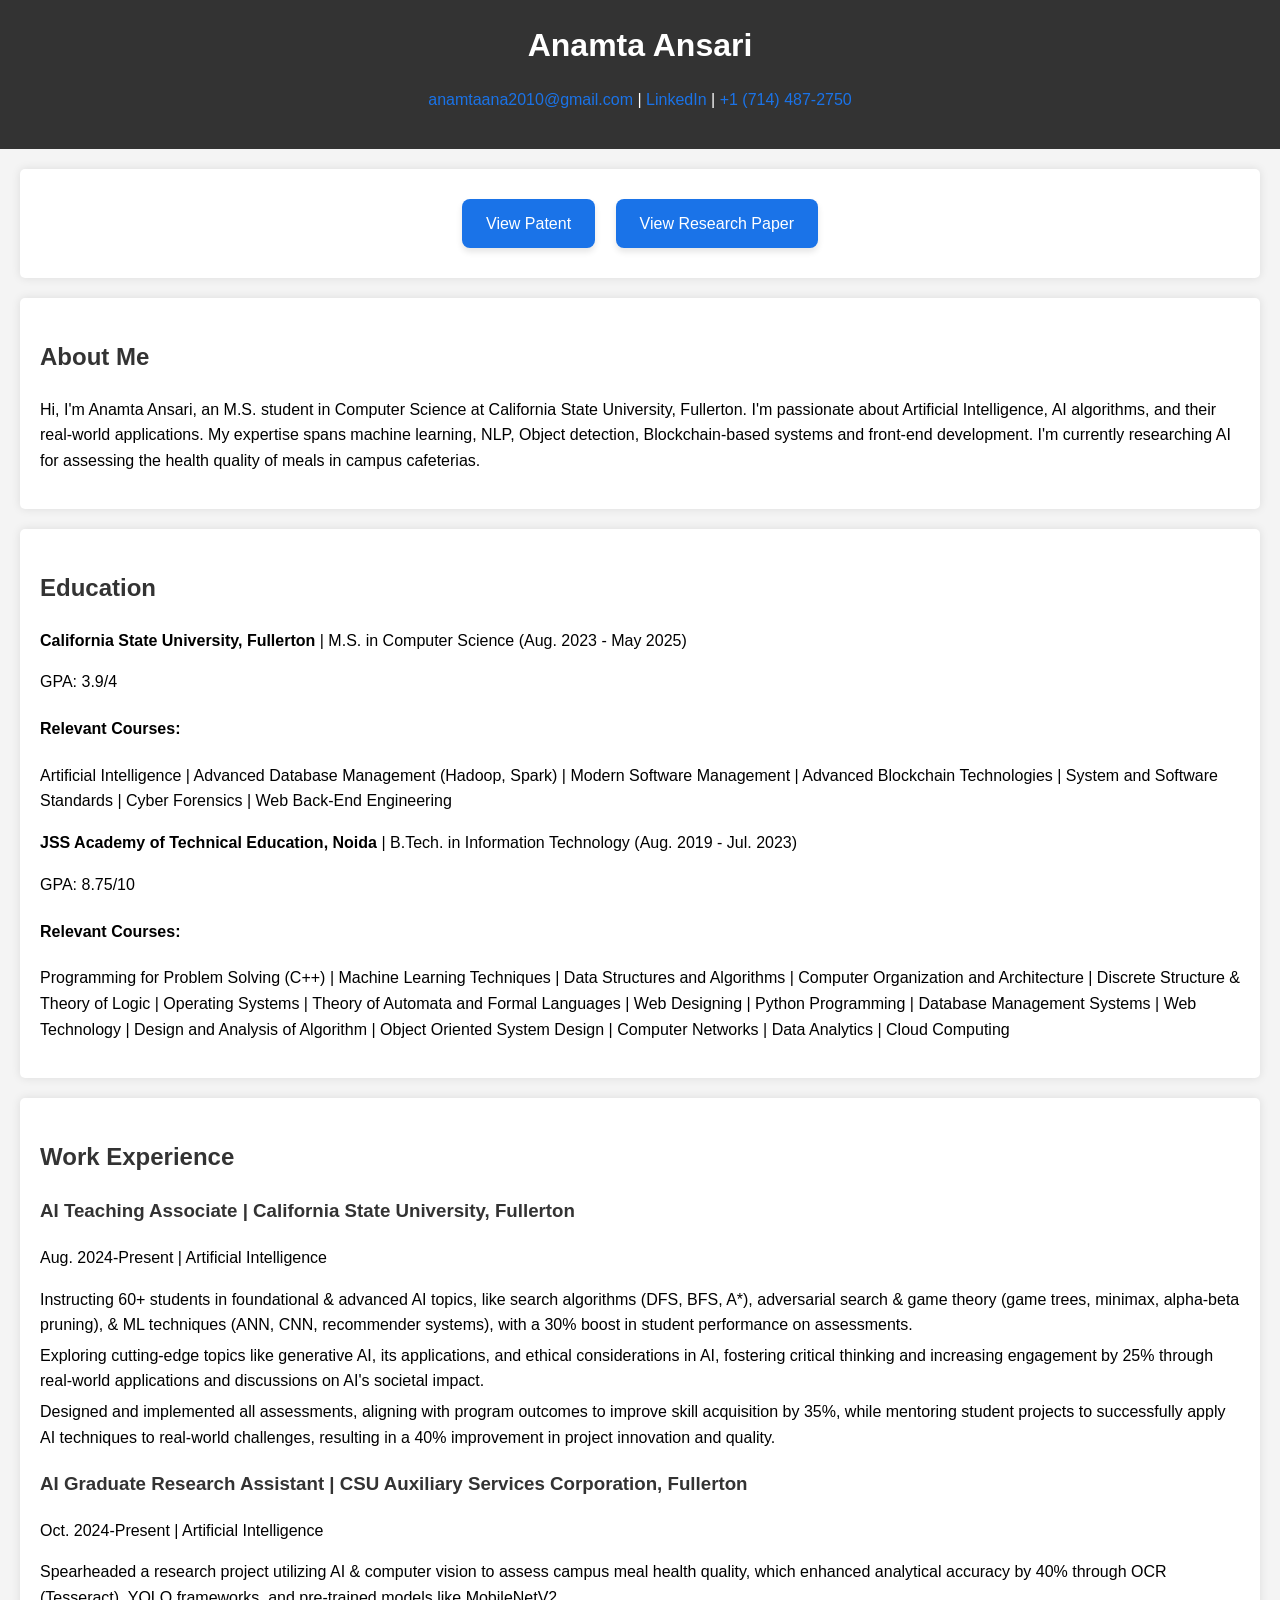
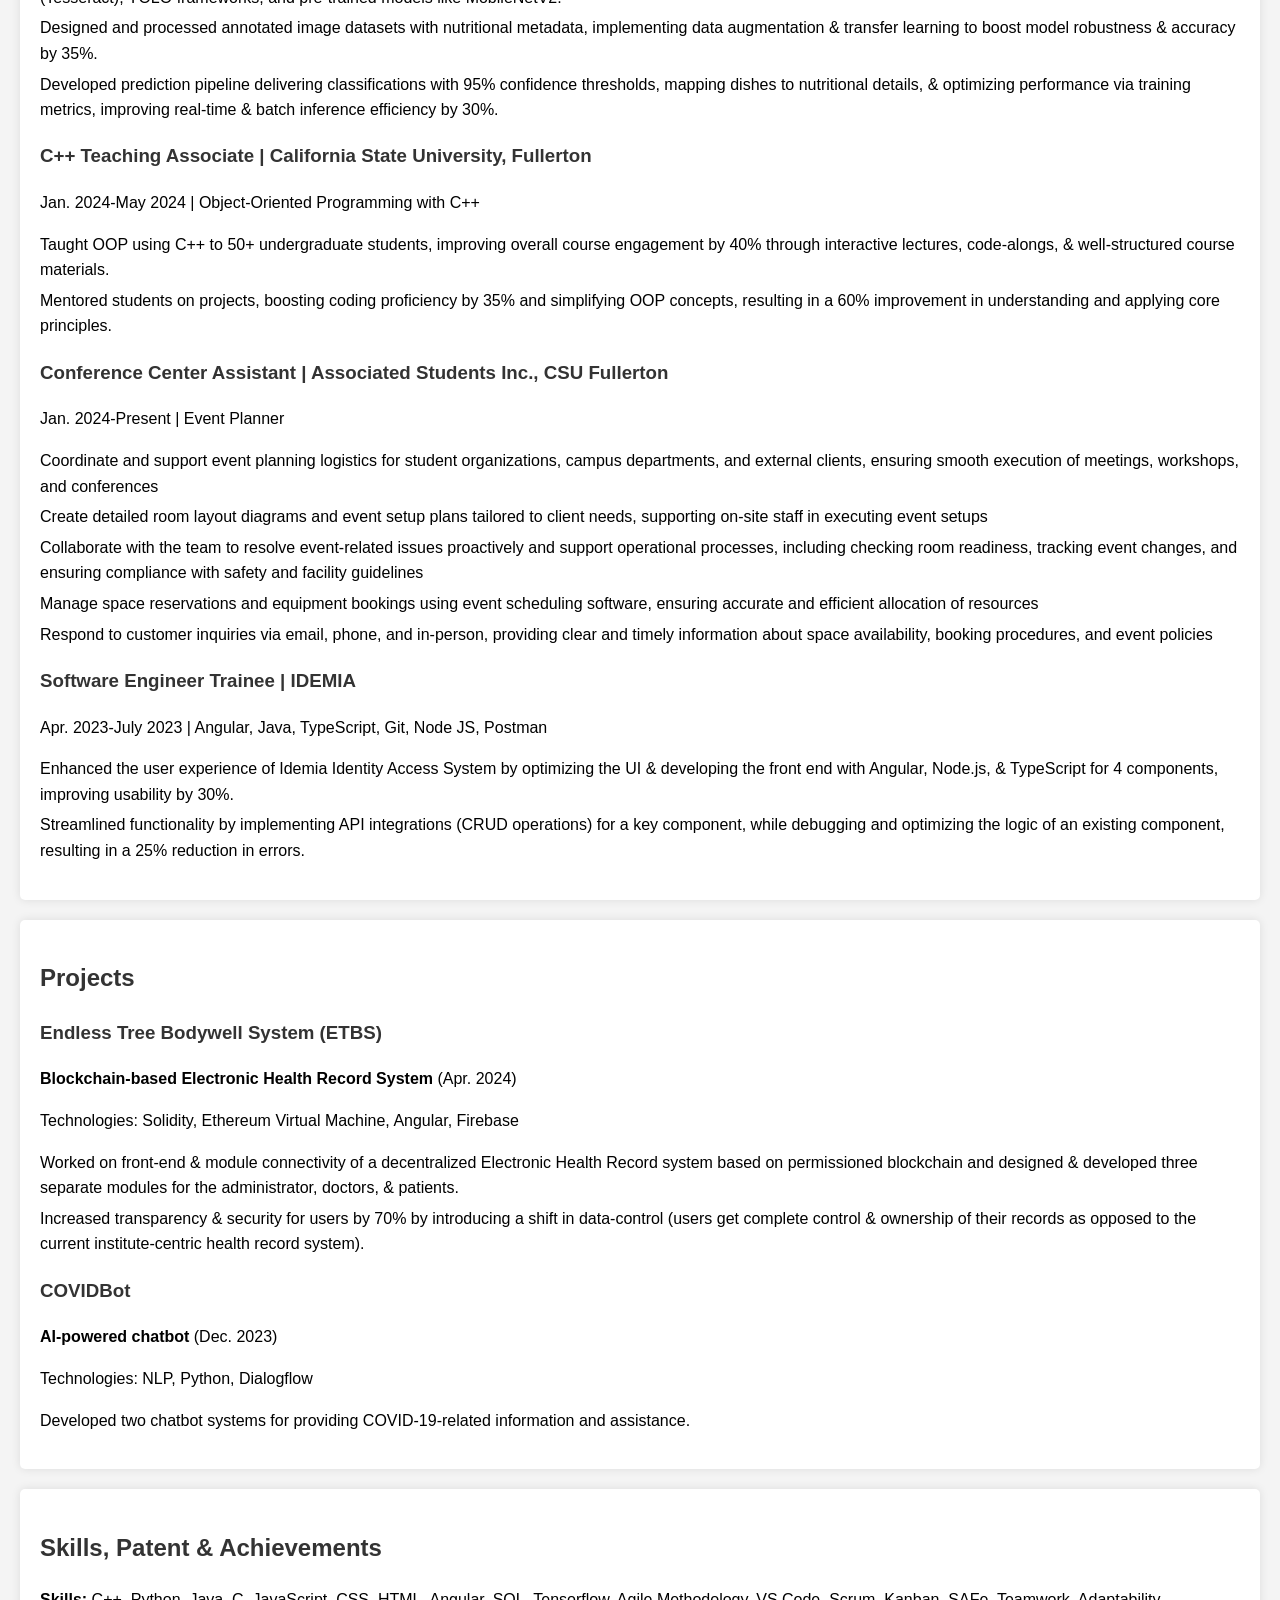
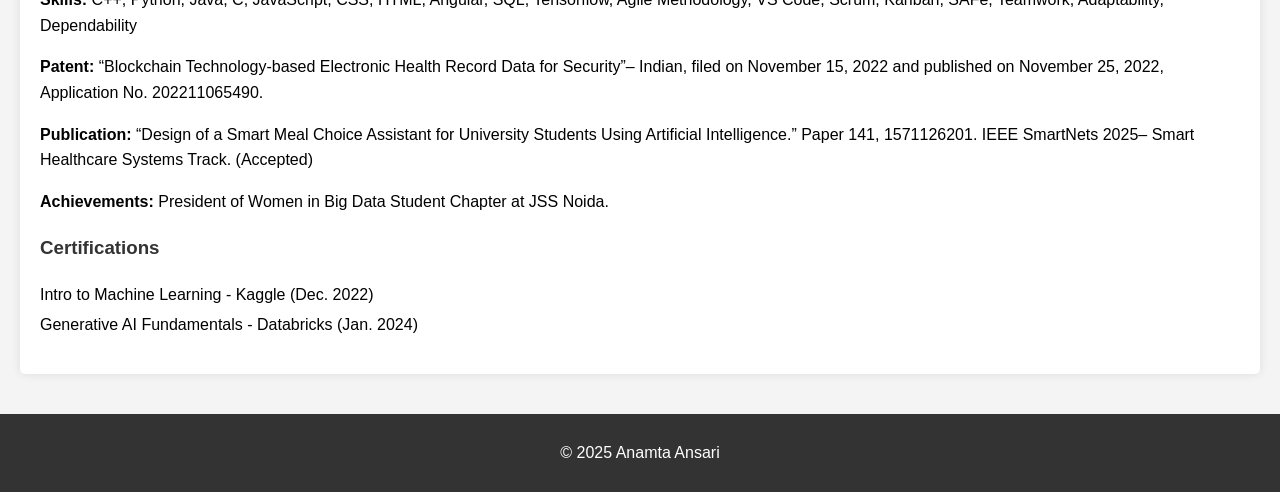
==== index.html @ 967eae8d "Update index.html" ====
<!DOCTYPE html>
<html lang="en">
<head>
    <meta charset="UTF-8">
    <meta name="viewport" content="width=device-width, initial-scale=1.0">
    <meta http-equiv="X-UA-Compatible" content="ie=edge">
    <title>Anamta Ansari - Portfolio</title>
    <style>
        body {
            font-family: Arial, sans-serif;
            line-height: 1.6;
            margin: 0;
            padding: 0;
            background-color: #f4f4f4;
        }
        header {
            background-color: #333;
            color: #fff;
            padding: 20px 0;
            text-align: center;
        }
        header h1 {
            margin: 0;
        }
        section {
            margin: 20px;
            padding: 20px;
            background-color: #fff;
            border-radius: 5px;
            box-shadow: 0 0 10px rgba(0, 0, 0, 0.1);
        }
        h2, h3 {
            color: #333;
        }
        ul {
            list-style-type: none;
            padding: 0;
        }
        ul li {
            margin-bottom: 5px;
        }
        footer {
            text-align: center;
            padding: 10px 0;
            background-color: #333;
            color: #fff;
            margin-top: 40px;
        }
        a {
            color: #1a73e8;
            text-decoration: none;
        }
        a:hover {
            text-decoration: underline;
        }
        .pretty-button {
        display: inline-block;
        background-color: #1a73e8;
        color: white;
        text-decoration: none;
        padding: 12px 24px;
        margin: 10px 8px;
        border-radius: 8px;
        font-size: 16px;
        font-weight: 500;
        box-shadow: 0 4px 6px rgba(0, 0, 0, 0.1);
        transition: background-color 0.3s, transform 0.2s;
        }
        
        .pretty-button:hover {
            background-color: #0c56d0;
            transform: translateY(-2px);
        }

    </style>
</head>
<body>

    <header>
        <h1>Anamta Ansari</h1>
        <p><a href="mailto:anamtaana2010@gmail.com">anamtaana2010@gmail.com</a> | 
           <a href="https://www.linkedin.com/in/anamta-ansari-b30560200/">LinkedIn</a> |
           <a href="tel:+17144872750">+1 (714) 487-2750</a>
        </p>
    </header>

    <section id="quick-links" style="text-align: center; margin-top: 20px;">
    <a class="pretty-button" href="Patent.pdf" target="_blank">View Patent</a>
    <a class="pretty-button" href="https://edas.info/showPaper.php?m=1571126201" target="_blank">View Research Paper</a>
<!--     <a class="pretty-button" href="Certificates.pdf" target="_blank">View Certificates</a> -->
<!--     <a class="pretty-button" href="#top">Home</a> -->
    </section>


    <section id="about">
        <h2>About Me</h2>
        <p>Hi, I'm Anamta Ansari, an M.S. student in Computer Science at California State University, Fullerton. I'm passionate about Artificial Intelligence, AI algorithms, and their real-world applications. My expertise spans machine learning, NLP, Object detection, Blockchain-based systems and front-end development. I'm currently researching AI for assessing the health quality of meals in campus cafeterias.</p>
    </section>

    <section id="education">
        <h2>Education</h2>
        <p><strong>California State University, Fullerton</strong> | M.S. in Computer Science (Aug. 2023 - May 2025)</p>
        <p>GPA: 3.9/4</p>
        <h4>Relevant Courses:</h4>
        <p>
            <span>Artificial Intelligence</span> | 
            <span>Advanced Database Management (Hadoop, Spark) </span> | 
            <span>Modern Software Management</span> | 
            <span>Advanced Blockchain Technologies</span> | 
            <span>System and Software Standards</span> | 
            <span>Cyber Forensics</span> |
            <span>Web Back-End Engineering</span>
        </p>
        <p><strong>JSS Academy of Technical Education, Noida</strong> | B.Tech. in Information Technology (Aug. 2019 - Jul. 2023)</p>
        <p>GPA: 8.75/10</p>
        <h4>Relevant Courses:</h4>
        <p>
            <span>Programming for Problem Solving (C++)</span> | 
            <span>Machine Learning Techniques</span> | 
            <span>Data Structures and Algorithms</span> | 
            <span>Computer Organization and Architecture</span> | 
            <span>Discrete Structure & Theory of Logic</span> | 
            <span>Operating Systems</span> | 
            <span>Theory of Automata and Formal Languages</span> | 
            <span>Web Designing</span> | 
            <span>Python Programming</span> | 
            <span>Database Management Systems</span> | 
            <span>Web Technology</span> | 
            <span>Design and Analysis of Algorithm</span> |
            <span>Object Oriented System Design</span> |  
            <span>Computer Networks</span> |
            <span>Data Analytics</span> |
            <span>Cloud Computing</span>         </p>
    </section>

    <section id="experience">
        <h2>Work Experience</h2>
        <h3>AI Teaching Associate | California State University, Fullerton</h3>
        <p>Aug. 2024-Present | Artificial Intelligence</p>
        <ul>
            <li>Instructing 60+ students in foundational & advanced AI topics, like search algorithms (DFS, BFS, A*), adversarial search & game theory (game trees, minimax, alpha-beta pruning), & ML techniques (ANN, CNN, recommender systems), with a 30% boost in student performance on assessments.</li>
<!--             <li>Explored generative AI & ethical considerations, boosting engagement by 25%, while designing assessments to enhance skill acquisition by 35% & mentoring projects that improved innovation & quality by 40%.</li> -->
            <li>Exploring cutting-edge topics like generative AI, its applications, and ethical considerations in AI, fostering critical thinking and increasing engagement by 25% through real-world applications and discussions on AI's societal impact.</li>
            <li>Designed and implemented all assessments, aligning with program outcomes to improve skill acquisition by 35%, while mentoring student projects to successfully apply AI techniques to real-world challenges, resulting in a 40% improvement in project innovation and quality.</li>
        </ul>
        <h3>AI Graduate Research Assistant | CSU Auxiliary Services Corporation, Fullerton</h3>
        <p>Oct. 2024-Present | Artificial Intelligence</p>
        <ul>
            <li>Spearheaded a research project utilizing AI & computer vision to assess campus meal health quality, which enhanced analytical accuracy by 40% through OCR (Tesseract), YOLO frameworks, and pre-trained models like MobileNetV2.</li>
            <li>Designed and processed annotated image datasets with nutritional metadata, implementing data augmentation & transfer learning to boost model robustness & accuracy by 35%.</li>
            <li>Developed prediction pipeline delivering classifications with 95% confidence thresholds, mapping dishes to nutritional details, & optimizing performance via training metrics, improving real-time & batch inference efficiency by 30%.</li>
        </ul>
        <h3>C++ Teaching Associate | California State University, Fullerton</h3>
        <p>Jan. 2024-May 2024 | Object-Oriented Programming with C++</p>
        <ul>
            <li>Taught OOP using C++ to 50+ undergraduate students, improving overall course engagement by 40% through interactive lectures, code-alongs, & well-structured course materials.</li>
            <li>Mentored students on projects, boosting coding proficiency by 35% and simplifying OOP concepts, resulting in a 60% improvement in understanding and applying core principles.</li>
        </ul>
        <h3>Conference Center Assistant | Associated Students Inc., CSU Fullerton</h3>
        <p>Jan. 2024-Present | Event Planner</p>
        <ul>
            <li>Coordinate and support event planning logistics for student organizations, campus departments, and external clients, ensuring smooth execution of meetings, workshops, and conferences</li>
            <li>Create detailed room layout diagrams and event setup plans tailored to client needs, supporting on-site staff in executing event setups</li>
            <li>Collaborate with the team to resolve event-related issues proactively and support operational processes, including checking room readiness, tracking event changes, and ensuring compliance with safety and facility guidelines</li>
            <li>Manage space reservations and equipment bookings using event scheduling software, ensuring accurate and efficient allocation of resources</li>
            <li>Respond to customer inquiries via email, phone, and in-person, providing clear and timely information about space availability, booking procedures, and event policies</li>
        </ul>
        <h3>Software Engineer Trainee | IDEMIA</h3>
        <p>Apr. 2023-July 2023 | Angular, Java, TypeScript, Git, Node JS, Postman</p>
        <ul>
            <li>Enhanced the user experience of Idemia Identity Access System by optimizing the UI & developing the front end with Angular, Node.js, & TypeScript for 4 components, improving usability by 30%.</li>
            <li>Streamlined functionality by implementing API integrations (CRUD operations) for a key component, while debugging and optimizing the logic of an existing component, resulting in a 25% reduction in errors.</li>
        </ul>
    </section>

    <section id="projects">
        <h2>Projects</h2>
        <h3>Endless Tree Bodywell System (ETBS)</h3>
        <p><strong>Blockchain-based Electronic Health Record System</strong> (Apr. 2024)</p>
        <p>Technologies: Solidity, Ethereum Virtual Machine, Angular, Firebase</p>
        <ul>
            <li>Worked on front-end & module connectivity of a decentralized Electronic Health Record system based on permissioned blockchain and designed & developed three separate modules for the administrator, doctors, & patients.</li>
            <li>Increased transparency & security for users by 70% by introducing a shift in data-control (users get complete control & ownership of their records as opposed to the current institute-centric health record system).</li>
        </ul>
        <h3>COVIDBot</h3>
        <p><strong>AI-powered chatbot</strong> (Dec. 2023)</p>
        <p>Technologies: NLP, Python, Dialogflow</p>
        <ul>
            <li>Developed two chatbot systems for providing COVID-19-related information and assistance.</li>
        </ul>
    </section>

    <section id="skills">
        <h2>Skills, Patent & Achievements</h2>
        <p><strong>Skills:</strong> C++, Python, Java, C, JavaScript, CSS, HTML, Angular, SQL, Tensorflow, Agile Methodology, VS Code, Scrum, Kanban, SAFe, Teamwork, Adaptability, Dependability</p>
        <p><strong>Patent:</strong> “Blockchain Technology-based Electronic Health Record Data for Security”– Indian, filed on November 15, 2022
 and published on November 25, 2022, Application No. 202211065490.</p>
        <p><strong>Publication:</strong> “Design of a Smart Meal Choice Assistant for University Students Using Artificial Intelligence.” Paper 141,
 1571126201. IEEE SmartNets 2025– Smart Healthcare Systems Track. (Accepted)</p>
        <p><strong>Achievements:</strong> President of Women in Big Data Student Chapter at JSS Noida.</p>
        <h3>Certifications</h3>
        <ul>
            <li>Intro to Machine Learning - Kaggle (Dec. 2022)</li>
            <li>Generative AI Fundamentals - Databricks (Jan. 2024)</li>
        </ul>
    </section>

    <footer>
        <p>&copy; 2025 Anamta Ansari</p>
    </footer>

</body>
</html>
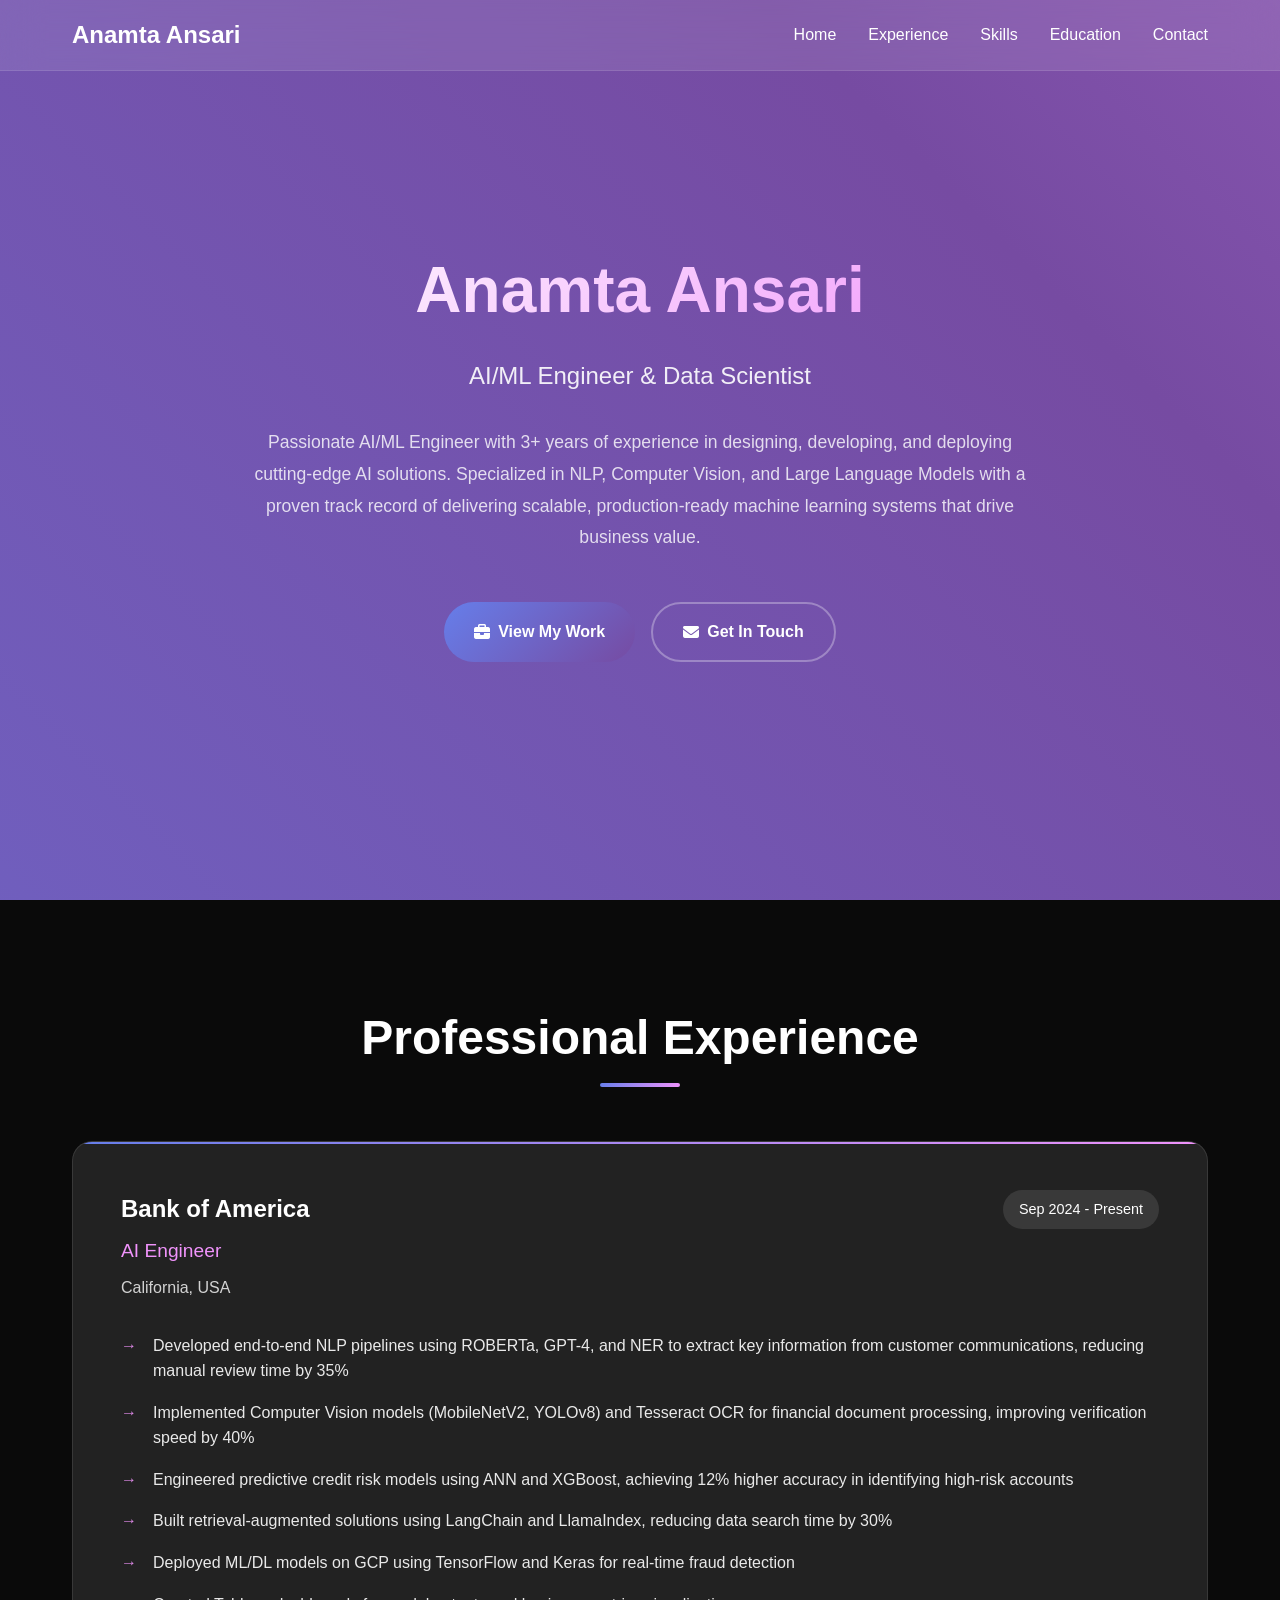
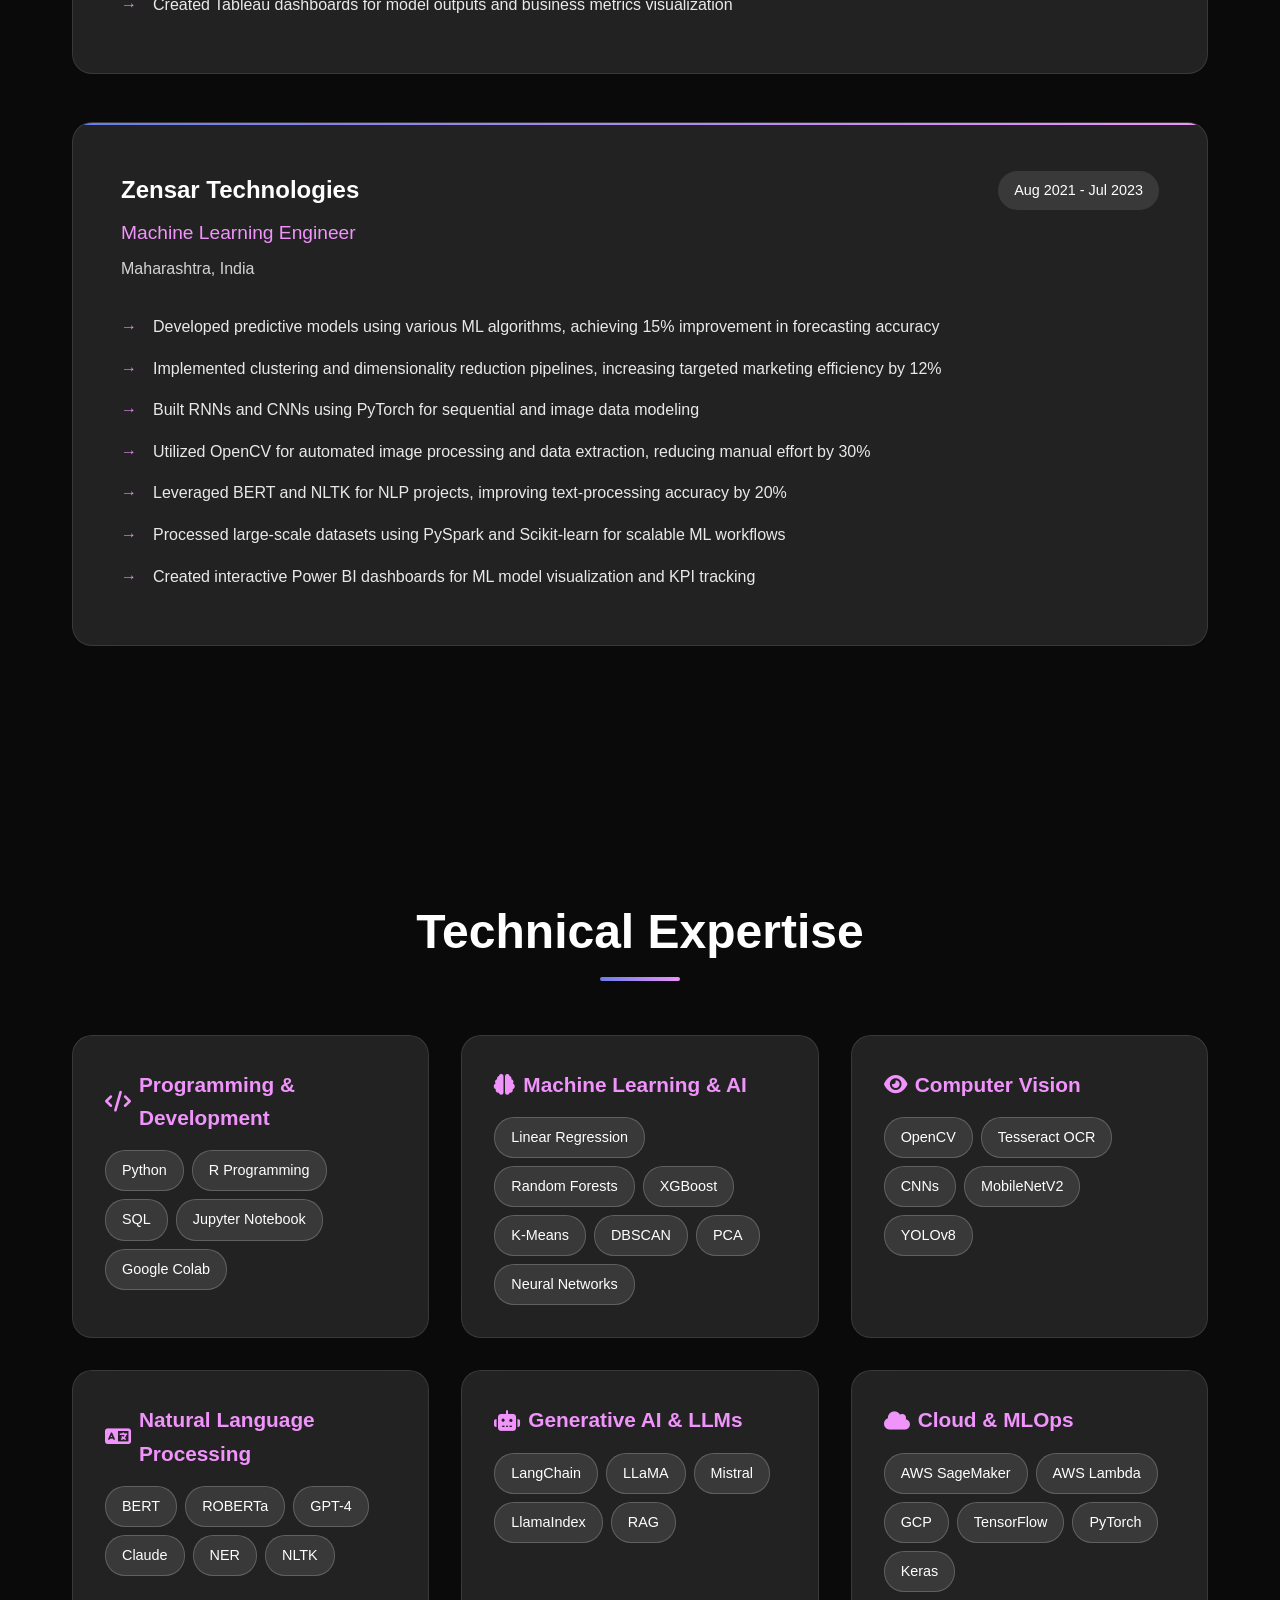
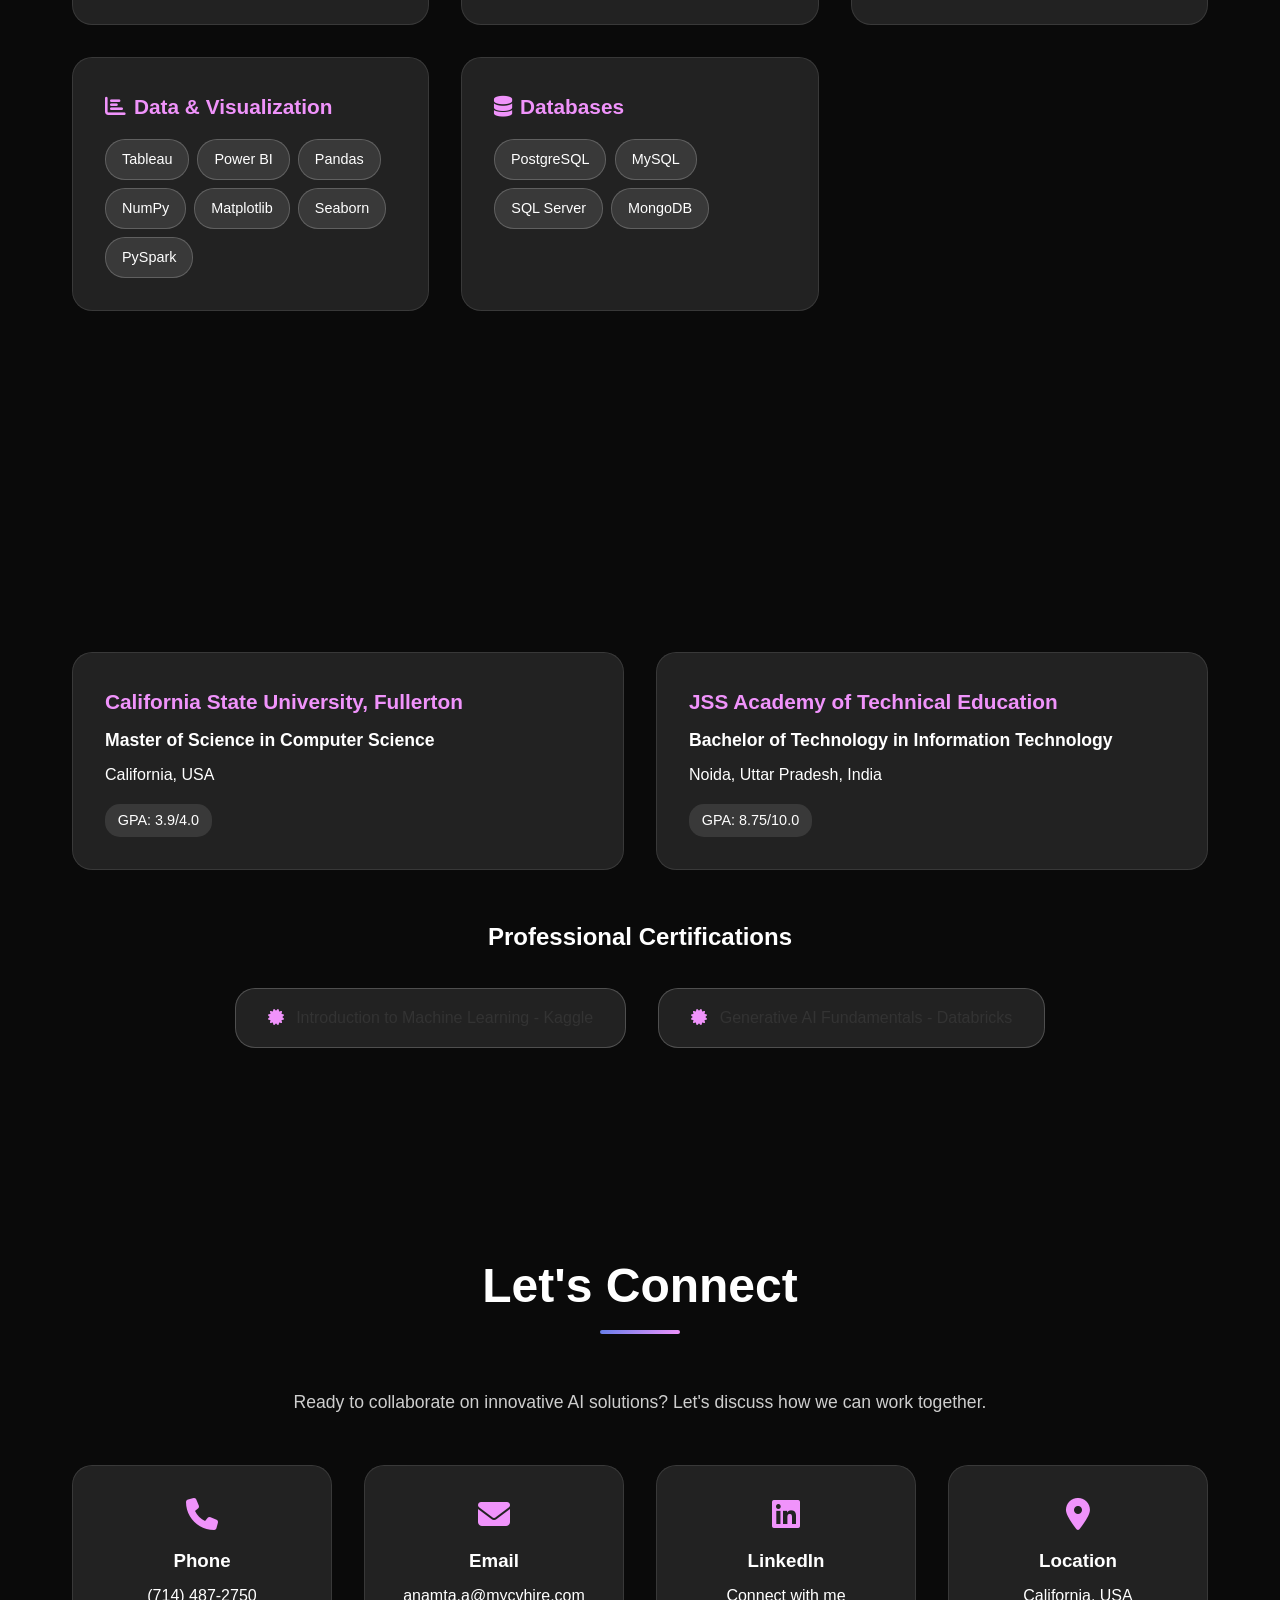
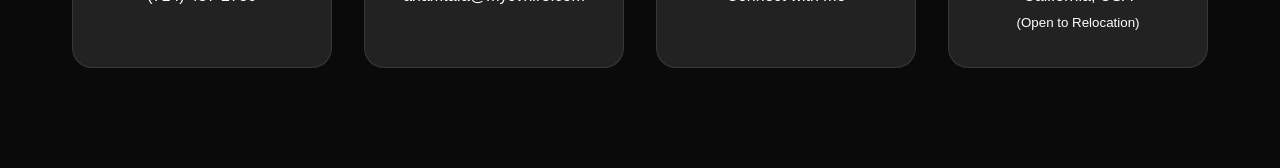
==== commit 08cda969: "Update and rename Portfolio AA.html to index.html" ====
--- a/index.html
+++ b/index.html
@@ -1,213 +1,840 @@
-<!DOCTYPE html>
-<html lang="en">
-<head>
-    <meta charset="UTF-8">
-    <meta name="viewport" content="width=device-width, initial-scale=1.0">
-    <meta http-equiv="X-UA-Compatible" content="ie=edge">
-    <title>Anamta Ansari - Portfolio</title>
-    <style>
-        body {
-            font-family: Arial, sans-serif;
-            line-height: 1.6;
-            margin: 0;
-            padding: 0;
-            background-color: #f4f4f4;
-        }
-        header {
-            background-color: #333;
-            color: #fff;
-            padding: 20px 0;
-            text-align: center;
-        }
-        header h1 {
-            margin: 0;
-        }
-        section {
-            margin: 20px;
-            padding: 20px;
-            background-color: #fff;
-            border-radius: 5px;
-            box-shadow: 0 0 10px rgba(0, 0, 0, 0.1);
-        }
-        h2, h3 {
-            color: #333;
-        }
-        ul {
-            list-style-type: none;
-            padding: 0;
-        }
-        ul li {
-            margin-bottom: 5px;
-        }
-        footer {
-            text-align: center;
-            padding: 10px 0;
-            background-color: #333;
-            color: #fff;
-            margin-top: 40px;
-        }
-        a {
-            color: #1a73e8;
-            text-decoration: none;
-        }
-        a:hover {
-            text-decoration: underline;
-        }
-        .pretty-button {
-        display: inline-block;
-        background-color: #1a73e8;
-        color: white;
-        text-decoration: none;
-        padding: 12px 24px;
-        margin: 10px 8px;
-        border-radius: 8px;
-        font-size: 16px;
-        font-weight: 500;
-        box-shadow: 0 4px 6px rgba(0, 0, 0, 0.1);
-        transition: background-color 0.3s, transform 0.2s;
-        }
-        
-        .pretty-button:hover {
-            background-color: #0c56d0;
-            transform: translateY(-2px);
-        }
-
-    </style>
-</head>
-<body>
-
-    <header>
-        <h1>Anamta Ansari</h1>
-        <p><a href="mailto:anamtaana2010@gmail.com">anamtaana2010@gmail.com</a> | 
-           <a href="https://www.linkedin.com/in/anamta-ansari-b30560200/">LinkedIn</a> |
-           <a href="tel:+17144872750">+1 (714) 487-2750</a>
-        </p>
-    </header>
-
-    <section id="quick-links" style="text-align: center; margin-top: 20px;">
-    <a class="pretty-button" href="Patent.pdf" target="_blank">View Patent</a>
-    <a class="pretty-button" href="https://edas.info/showPaper.php?m=1571126201" target="_blank">View Research Paper</a>
-<!--     <a class="pretty-button" href="Certificates.pdf" target="_blank">View Certificates</a> -->
-<!--     <a class="pretty-button" href="#top">Home</a> -->
-    </section>
-
-
-    <section id="about">
-        <h2>About Me</h2>
-        <p>Hi, I'm Anamta Ansari, an M.S. student in Computer Science at California State University, Fullerton. I'm passionate about Artificial Intelligence, AI algorithms, and their real-world applications. My expertise spans machine learning, NLP, Object detection, Blockchain-based systems and front-end development. I'm currently researching AI for assessing the health quality of meals in campus cafeterias.</p>
-    </section>
-
-    <section id="education">
-        <h2>Education</h2>
-        <p><strong>California State University, Fullerton</strong> | M.S. in Computer Science (Aug. 2023 - May 2025)</p>
-        <p>GPA: 3.9/4</p>
-        <h4>Relevant Courses:</h4>
-        <p>
-            <span>Artificial Intelligence</span> | 
-            <span>Advanced Database Management (Hadoop, Spark) </span> | 
-            <span>Modern Software Management</span> | 
-            <span>Advanced Blockchain Technologies</span> | 
-            <span>System and Software Standards</span> | 
-            <span>Cyber Forensics</span> |
-            <span>Web Back-End Engineering</span>
-        </p>
-        <p><strong>JSS Academy of Technical Education, Noida</strong> | B.Tech. in Information Technology (Aug. 2019 - Jul. 2023)</p>
-        <p>GPA: 8.75/10</p>
-        <h4>Relevant Courses:</h4>
-        <p>
-            <span>Programming for Problem Solving (C++)</span> | 
-            <span>Machine Learning Techniques</span> | 
-            <span>Data Structures and Algorithms</span> | 
-            <span>Computer Organization and Architecture</span> | 
-            <span>Discrete Structure & Theory of Logic</span> | 
-            <span>Operating Systems</span> | 
-            <span>Theory of Automata and Formal Languages</span> | 
-            <span>Web Designing</span> | 
-            <span>Python Programming</span> | 
-            <span>Database Management Systems</span> | 
-            <span>Web Technology</span> | 
-            <span>Design and Analysis of Algorithm</span> |
-            <span>Object Oriented System Design</span> |  
-            <span>Computer Networks</span> |
-            <span>Data Analytics</span> |
-            <span>Cloud Computing</span>         </p>
-    </section>
-
-    <section id="experience">
-        <h2>Work Experience</h2>
-        <h3>AI Teaching Associate | California State University, Fullerton</h3>
-        <p>Aug. 2024-Present | Artificial Intelligence</p>
-        <ul>
-            <li>Instructing 60+ students in foundational & advanced AI topics, like search algorithms (DFS, BFS, A*), adversarial search & game theory (game trees, minimax, alpha-beta pruning), & ML techniques (ANN, CNN, recommender systems), with a 30% boost in student performance on assessments.</li>
-<!--             <li>Explored generative AI & ethical considerations, boosting engagement by 25%, while designing assessments to enhance skill acquisition by 35% & mentoring projects that improved innovation & quality by 40%.</li> -->
-            <li>Exploring cutting-edge topics like generative AI, its applications, and ethical considerations in AI, fostering critical thinking and increasing engagement by 25% through real-world applications and discussions on AI's societal impact.</li>
-            <li>Designed and implemented all assessments, aligning with program outcomes to improve skill acquisition by 35%, while mentoring student projects to successfully apply AI techniques to real-world challenges, resulting in a 40% improvement in project innovation and quality.</li>
-        </ul>
-        <h3>AI Graduate Research Assistant | CSU Auxiliary Services Corporation, Fullerton</h3>
-        <p>Oct. 2024-Present | Artificial Intelligence</p>
-        <ul>
-            <li>Spearheaded a research project utilizing AI & computer vision to assess campus meal health quality, which enhanced analytical accuracy by 40% through OCR (Tesseract), YOLO frameworks, and pre-trained models like MobileNetV2.</li>
-            <li>Designed and processed annotated image datasets with nutritional metadata, implementing data augmentation & transfer learning to boost model robustness & accuracy by 35%.</li>
-            <li>Developed prediction pipeline delivering classifications with 95% confidence thresholds, mapping dishes to nutritional details, & optimizing performance via training metrics, improving real-time & batch inference efficiency by 30%.</li>
-        </ul>
-        <h3>C++ Teaching Associate | California State University, Fullerton</h3>
-        <p>Jan. 2024-May 2024 | Object-Oriented Programming with C++</p>
-        <ul>
-            <li>Taught OOP using C++ to 50+ undergraduate students, improving overall course engagement by 40% through interactive lectures, code-alongs, & well-structured course materials.</li>
-            <li>Mentored students on projects, boosting coding proficiency by 35% and simplifying OOP concepts, resulting in a 60% improvement in understanding and applying core principles.</li>
-        </ul>
-        <h3>Conference Center Assistant | Associated Students Inc., CSU Fullerton</h3>
-        <p>Jan. 2024-Present | Event Planner</p>
-        <ul>
-            <li>Coordinate and support event planning logistics for student organizations, campus departments, and external clients, ensuring smooth execution of meetings, workshops, and conferences</li>
-            <li>Create detailed room layout diagrams and event setup plans tailored to client needs, supporting on-site staff in executing event setups</li>
-            <li>Collaborate with the team to resolve event-related issues proactively and support operational processes, including checking room readiness, tracking event changes, and ensuring compliance with safety and facility guidelines</li>
-            <li>Manage space reservations and equipment bookings using event scheduling software, ensuring accurate and efficient allocation of resources</li>
-            <li>Respond to customer inquiries via email, phone, and in-person, providing clear and timely information about space availability, booking procedures, and event policies</li>
-        </ul>
-        <h3>Software Engineer Trainee | IDEMIA</h3>
-        <p>Apr. 2023-July 2023 | Angular, Java, TypeScript, Git, Node JS, Postman</p>
-        <ul>
-            <li>Enhanced the user experience of Idemia Identity Access System by optimizing the UI & developing the front end with Angular, Node.js, & TypeScript for 4 components, improving usability by 30%.</li>
-            <li>Streamlined functionality by implementing API integrations (CRUD operations) for a key component, while debugging and optimizing the logic of an existing component, resulting in a 25% reduction in errors.</li>
-        </ul>
-    </section>
-
-    <section id="projects">
-        <h2>Projects</h2>
-        <h3>Endless Tree Bodywell System (ETBS)</h3>
-        <p><strong>Blockchain-based Electronic Health Record System</strong> (Apr. 2024)</p>
-        <p>Technologies: Solidity, Ethereum Virtual Machine, Angular, Firebase</p>
-        <ul>
-            <li>Worked on front-end & module connectivity of a decentralized Electronic Health Record system based on permissioned blockchain and designed & developed three separate modules for the administrator, doctors, & patients.</li>
-            <li>Increased transparency & security for users by 70% by introducing a shift in data-control (users get complete control & ownership of their records as opposed to the current institute-centric health record system).</li>
-        </ul>
-        <h3>COVIDBot</h3>
-        <p><strong>AI-powered chatbot</strong> (Dec. 2023)</p>
-        <p>Technologies: NLP, Python, Dialogflow</p>
-        <ul>
-            <li>Developed two chatbot systems for providing COVID-19-related information and assistance.</li>
-        </ul>
-    </section>
-
-    <section id="skills">
-        <h2>Skills, Patent & Achievements</h2>
-        <p><strong>Skills:</strong> C++, Python, Java, C, JavaScript, CSS, HTML, Angular, SQL, Tensorflow, Agile Methodology, VS Code, Scrum, Kanban, SAFe, Teamwork, Adaptability, Dependability</p>
-        <p><strong>Patent:</strong> “Blockchain Technology-based Electronic Health Record Data for Security”– Indian, filed on November 15, 2022
- and published on November 25, 2022, Application No. 202211065490.</p>
-        <p><strong>Publication:</strong> “Design of a Smart Meal Choice Assistant for University Students Using Artificial Intelligence.” Paper 141,
- 1571126201. IEEE SmartNets 2025– Smart Healthcare Systems Track. (Accepted)</p>
-        <p><strong>Achievements:</strong> President of Women in Big Data Student Chapter at JSS Noida.</p>
-        <h3>Certifications</h3>
-        <ul>
-            <li>Intro to Machine Learning - Kaggle (Dec. 2022)</li>
-            <li>Generative AI Fundamentals - Databricks (Jan. 2024)</li>
-        </ul>
-    </section>
-
-    <footer>
-        <p>&copy; 2025 Anamta Ansari</p>
-    </footer>
-
-</body>
-</html>
+<!DOCTYPE html>
+<html lang="en">
+<head>
+    <meta charset="UTF-8">
+    <meta name="viewport" content="width=device-width, initial-scale=1.0">
+    <title>Anamta Ansari - AI/ML Engineer</title>
+    <link href="https://cdnjs.cloudflare.com/ajax/libs/font-awesome/6.4.0/css/all.min.css" rel="stylesheet">
+    <style>
+        * {
+            margin: 0;
+            padding: 0;
+            box-sizing: border-box;
+        }
+
+        body {
+            font-family: 'Inter', -apple-system, BlinkMacSystemFont, sans-serif;
+            line-height: 1.6;
+            color: #333;
+            overflow-x: hidden;
+            background: #0a0a0a;
+        }
+
+        /* Animated Background */
+        .bg-animation {
+            position: fixed;
+            top: 0;
+            left: 0;
+            width: 100%;
+            height: 100%;
+            z-index: -1;
+            background: linear-gradient(45deg, #667eea 0%, #764ba2 50%, #f093fb 100%);
+            background-size: 400% 400%;
+            animation: gradientShift 15s ease infinite;
+        }
+
+        .bg-animation::before {
+            content: '';
+            position: absolute;
+            top: 0;
+            left: 0;
+            width: 100%;
+            height: 100%;
+            background: url('data:image/svg+xml,<svg width="60" height="60" viewBox="0 0 60 60" xmlns="http://www.w3.org/2000/svg"><g fill="none" fill-rule="evenodd"><g fill="%23ffffff" fill-opacity="0.05"><circle cx="30" cy="30" r="2"/></g></svg>');
+            animation: float 20s ease-in-out infinite;
+        }
+
+        @keyframes gradientShift {
+            0% { background-position: 0% 50%; }
+            50% { background-position: 100% 50%; }
+            100% { background-position: 0% 50%; }
+        }
+
+        @keyframes float {
+            0%, 100% { transform: translateY(0px); }
+            50% { transform: translateY(-20px); }
+        }
+
+        /* Navigation */
+        nav {
+            position: fixed;
+            top: 0;
+            width: 100%;
+            background: rgba(255, 255, 255, 0.1);
+            backdrop-filter: blur(20px);
+            border-bottom: 1px solid rgba(255, 255, 255, 0.1);
+            z-index: 1000;
+            padding: 1rem 0;
+        }
+
+        .nav-container {
+            max-width: 1200px;
+            margin: 0 auto;
+            display: flex;
+            justify-content: space-between;
+            align-items: center;
+            padding: 0 2rem;
+        }
+
+        .logo {
+            font-size: 1.5rem;
+            font-weight: 700;
+            color: white;
+            text-decoration: none;
+        }
+
+        .nav-links {
+            display: flex;
+            list-style: none;
+            gap: 2rem;
+        }
+
+        .nav-links a {
+            color: white;
+            text-decoration: none;
+            font-weight: 500;
+            transition: all 0.3s ease;
+            position: relative;
+        }
+
+        .nav-links a:hover {
+            color: #f093fb;
+        }
+
+        .nav-links a::after {
+            content: '';
+            position: absolute;
+            bottom: -5px;
+            left: 0;
+            width: 0;
+            height: 2px;
+            background: #f093fb;
+            transition: width 0.3s ease;
+        }
+
+        .nav-links a:hover::after {
+            width: 100%;
+        }
+
+        /* Hero Section */
+        .hero {
+            min-height: 100vh;
+            display: flex;
+            align-items: center;
+            justify-content: center;
+            text-align: center;
+            padding: 0 2rem;
+            position: relative;
+        }
+
+        .hero-content {
+            max-width: 800px;
+            color: white;
+            animation: fadeInUp 1s ease-out;
+        }
+
+        .hero h1 {
+            font-size: 4rem;
+            font-weight: 700;
+            margin-bottom: 1rem;
+            background: linear-gradient(135deg, #ffffff, #f093fb);
+            -webkit-background-clip: text;
+            -webkit-text-fill-color: transparent;
+            background-clip: text;
+        }
+
+        .hero .subtitle {
+            font-size: 1.5rem;
+            margin-bottom: 2rem;
+            opacity: 0.9;
+        }
+
+        .hero .description {
+            font-size: 1.1rem;
+            margin-bottom: 3rem;
+            opacity: 0.8;
+            line-height: 1.8;
+        }
+
+        .cta-buttons {
+            display: flex;
+            gap: 1rem;
+            justify-content: center;
+            flex-wrap: wrap;
+        }
+
+        .btn {
+            padding: 15px 30px;
+            border: none;
+            border-radius: 50px;
+            font-size: 1rem;
+            font-weight: 600;
+            cursor: pointer;
+            transition: all 0.3s ease;
+            text-decoration: none;
+            display: inline-flex;
+            align-items: center;
+            gap: 0.5rem;
+        }
+
+        .btn-primary {
+            background: linear-gradient(135deg, #667eea, #764ba2);
+            color: white;
+        }
+
+        .btn-secondary {
+            background: transparent;
+            color: white;
+            border: 2px solid rgba(255, 255, 255, 0.3);
+        }
+
+        .btn:hover {
+            transform: translateY(-3px);
+            box-shadow: 0 20px 40px rgba(0, 0, 0, 0.3);
+        }
+
+        /* Sections */
+        .section {
+            padding: 100px 0;
+            position: relative;
+        }
+
+        .container {
+            max-width: 1200px;
+            margin: 0 auto;
+            padding: 0 2rem;
+        }
+
+        .section-title {
+            text-align: center;
+            font-size: 3rem;
+            font-weight: 700;
+            margin-bottom: 4rem;
+            color: white;
+            position: relative;
+        }
+
+        .section-title::after {
+            content: '';
+            position: absolute;
+            bottom: -10px;
+            left: 50%;
+            transform: translateX(-50%);
+            width: 80px;
+            height: 4px;
+            background: linear-gradient(135deg, #667eea, #f093fb);
+            border-radius: 2px;
+        }
+
+        /* Experience Cards */
+        .experience-grid {
+            display: grid;
+            gap: 3rem;
+            margin-bottom: 3rem;
+        }
+
+        .experience-card {
+            background: rgba(255, 255, 255, 0.1);
+            backdrop-filter: blur(20px);
+            border: 1px solid rgba(255, 255, 255, 0.1);
+            border-radius: 20px;
+            padding: 3rem;
+            color: white;
+            transition: all 0.3s ease;
+            position: relative;
+            overflow: hidden;
+        }
+
+        .experience-card::before {
+            content: '';
+            position: absolute;
+            top: 0;
+            left: 0;
+            width: 100%;
+            height: 2px;
+            background: linear-gradient(135deg, #667eea, #f093fb);
+        }
+
+        .experience-card:hover {
+            transform: translateY(-10px);
+            box-shadow: 0 30px 60px rgba(0, 0, 0, 0.3);
+        }
+
+        .company-header {
+            display: flex;
+            justify-content: space-between;
+            align-items: flex-start;
+            margin-bottom: 1.5rem;
+            flex-wrap: wrap;
+            gap: 1rem;
+        }
+
+        .company-info h3 {
+            font-size: 1.5rem;
+            font-weight: 700;
+            margin-bottom: 0.5rem;
+        }
+
+        .company-info .role {
+            font-size: 1.2rem;
+            color: #f093fb;
+            margin-bottom: 0.5rem;
+        }
+
+        .company-info .location {
+            opacity: 0.8;
+        }
+
+        .duration {
+            background: rgba(255, 255, 255, 0.1);
+            padding: 0.5rem 1rem;
+            border-radius: 20px;
+            font-size: 0.9rem;
+            white-space: nowrap;
+        }
+
+        .achievements {
+            list-style: none;
+        }
+
+        .achievements li {
+            padding: 0.5rem 0;
+            padding-left: 2rem;
+            position: relative;
+            opacity: 0.9;
+        }
+
+        .achievements li::before {
+            content: '→';
+            position: absolute;
+            left: 0;
+            color: #f093fb;
+            font-weight: bold;
+        }
+
+        /* Skills Grid */
+        .skills-grid {
+            display: grid;
+            grid-template-columns: repeat(auto-fit, minmax(300px, 1fr));
+            gap: 2rem;
+            margin-top: 3rem;
+        }
+
+        .skill-category {
+            background: rgba(255, 255, 255, 0.1);
+            backdrop-filter: blur(20px);
+            border: 1px solid rgba(255, 255, 255, 0.1);
+            border-radius: 20px;
+            padding: 2rem;
+            color: white;
+            transition: all 0.3s ease;
+        }
+
+        .skill-category:hover {
+            transform: translateY(-5px);
+            box-shadow: 0 20px 40px rgba(0, 0, 0, 0.2);
+        }
+
+        .skill-category h3 {
+            font-size: 1.3rem;
+            margin-bottom: 1rem;
+            color: #f093fb;
+            display: flex;
+            align-items: center;
+            gap: 0.5rem;
+        }
+
+        .skill-tags {
+            display: flex;
+            flex-wrap: wrap;
+            gap: 0.5rem;
+        }
+
+        .skill-tag {
+            background: rgba(255, 255, 255, 0.1);
+            padding: 0.5rem 1rem;
+            border-radius: 20px;
+            font-size: 0.9rem;
+            border: 1px solid rgba(255, 255, 255, 0.2);
+            transition: all 0.3s ease;
+        }
+
+        .skill-tag:hover {
+            background: rgba(240, 147, 251, 0.2);
+            border-color: #f093fb;
+        }
+
+        /* Education */
+        .education-grid {
+            display: grid;
+            grid-template-columns: repeat(auto-fit, minmax(400px, 1fr));
+            gap: 2rem;
+        }
+
+        .education-card {
+            background: rgba(255, 255, 255, 0.1);
+            backdrop-filter: blur(20px);
+            border: 1px solid rgba(255, 255, 255, 0.1);
+            border-radius: 20px;
+            padding: 2rem;
+            color: white;
+            transition: all 0.3s ease;
+        }
+
+        .education-card:hover {
+            transform: translateY(-5px);
+            box-shadow: 0 20px 40px rgba(0, 0, 0, 0.2);
+        }
+
+        .education-card h3 {
+            font-size: 1.3rem;
+            margin-bottom: 0.5rem;
+            color: #f093fb;
+        }
+
+        .education-card .degree {
+            font-size: 1.1rem;
+            font-weight: 600;
+            margin-bottom: 0.5rem;
+        }
+
+        .education-card .gpa {
+            background: rgba(255, 255, 255, 0.1);
+            padding: 0.3rem 0.8rem;
+            border-radius: 15px;
+            font-size: 0.9rem;
+            display: inline-block;
+            margin-top: 1rem;
+        }
+
+        /* Contact Section */
+        .contact-info {
+            display: grid;
+            grid-template-columns: repeat(auto-fit, minmax(250px, 1fr));
+            gap: 2rem;
+            margin-top: 3rem;
+        }
+
+        .contact-item {
+            background: rgba(255, 255, 255, 0.1);
+            backdrop-filter: blur(20px);
+            border: 1px solid rgba(255, 255, 255, 0.1);
+            border-radius: 20px;
+            padding: 2rem;
+            text-align: center;
+            color: white;
+            text-decoration: none;
+            transition: all 0.3s ease;
+        }
+
+        .contact-item:hover {
+            transform: translateY(-5px);
+            box-shadow: 0 20px 40px rgba(0, 0, 0, 0.2);
+            background: rgba(240, 147, 251, 0.1);
+        }
+
+        .contact-item i {
+            font-size: 2rem;
+            margin-bottom: 1rem;
+            color: #f093fb;
+        }
+
+        .contact-item h3 {
+            margin-bottom: 0.5rem;
+        }
+
+        /* Animations */
+        @keyframes fadeInUp {
+            from {
+                opacity: 0;
+                transform: translateY(50px);
+            }
+            to {
+                opacity: 1;
+                transform: translateY(0);
+            }
+        }
+
+        .fade-in-up {
+            opacity: 0;
+            transform: translateY(50px);
+            transition: all 0.8s ease;
+        }
+
+        .fade-in-up.visible {
+            opacity: 1;
+            transform: translateY(0);
+        }
+
+        /* Mobile Responsive */
+        @media (max-width: 768px) {
+            .nav-links {
+                display: none;
+            }
+
+            .hero h1 {
+                font-size: 2.5rem;
+            }
+
+            .hero .subtitle {
+                font-size: 1.2rem;
+            }
+
+            .section-title {
+                font-size: 2rem;
+            }
+
+            .cta-buttons {
+                flex-direction: column;
+                align-items: center;
+            }
+
+            .company-header {
+                flex-direction: column;
+                align-items: flex-start;
+            }
+
+            .education-grid {
+                grid-template-columns: 1fr;
+            }
+
+            .skills-grid {
+                grid-template-columns: 1fr;
+            }
+        }
+
+        /* Scroll Progress */
+        .scroll-progress {
+            position: fixed;
+            top: 0;
+            left: 0;
+            width: 0%;
+            height: 3px;
+            background: linear-gradient(135deg, #667eea, #f093fb);
+            z-index: 1001;
+            transition: width 0.1s ease;
+        }
+    </style>
+</head>
+<body>
+    <div class="bg-animation"></div>
+    <div class="scroll-progress" id="scrollProgress"></div>
+
+    <nav>
+        <div class="nav-container">
+            <a href="#home" class="logo">Anamta Ansari</a>
+            <ul class="nav-links">
+                <li><a href="#home">Home</a></li>
+                <li><a href="#experience">Experience</a></li>
+                <li><a href="#skills">Skills</a></li>
+                <li><a href="#education">Education</a></li>
+                <li><a href="#contact">Contact</a></li>
+            </ul>
+        </div>
+    </nav>
+
+    <section id="home" class="hero">
+        <div class="hero-content">
+            <h1>Anamta Ansari</h1>
+            <p class="subtitle">AI/ML Engineer & Data Scientist</p>
+            <p class="description">
+                Passionate AI/ML Engineer with 3+ years of experience in designing, developing, and deploying cutting-edge AI solutions. 
+                Specialized in NLP, Computer Vision, and Large Language Models with a proven track record of delivering scalable, 
+                production-ready machine learning systems that drive business value.
+            </p>
+            <div class="cta-buttons">
+                <a href="#experience" class="btn btn-primary">
+                    <i class="fas fa-briefcase"></i>
+                    View My Work
+                </a>
+                <a href="#contact" class="btn btn-secondary">
+                    <i class="fas fa-envelope"></i>
+                    Get In Touch
+                </a>
+            </div>
+        </div>
+    </section>
+
+    <section id="experience" class="section">
+        <div class="container">
+            <h2 class="section-title fade-in-up">Professional Experience</h2>
+            
+            <div class="experience-grid">
+                <div class="experience-card fade-in-up">
+                    <div class="company-header">
+                        <div class="company-info">
+                            <h3>Bank of America</h3>
+                            <div class="role">AI Engineer</div>
+                            <div class="location">California, USA</div>
+                        </div>
+                        <div class="duration">Sep 2024 - Present</div>
+                    </div>
+                    <ul class="achievements">
+                        <li>Developed end-to-end NLP pipelines using ROBERTa, GPT-4, and NER to extract key information from customer communications, reducing manual review time by 35%</li>
+                        <li>Implemented Computer Vision models (MobileNetV2, YOLOv8) and Tesseract OCR for financial document processing, improving verification speed by 40%</li>
+                        <li>Engineered predictive credit risk models using ANN and XGBoost, achieving 12% higher accuracy in identifying high-risk accounts</li>
+                        <li>Built retrieval-augmented solutions using LangChain and LlamaIndex, reducing data search time by 30%</li>
+                        <li>Deployed ML/DL models on GCP using TensorFlow and Keras for real-time fraud detection</li>
+                        <li>Created Tableau dashboards for model outputs and business metrics visualization</li>
+                    </ul>
+                </div>
+
+                <div class="experience-card fade-in-up">
+                    <div class="company-header">
+                        <div class="company-info">
+                            <h3>Zensar Technologies</h3>
+                            <div class="role">Machine Learning Engineer</div>
+                            <div class="location">Maharashtra, India</div>
+                        </div>
+                        <div class="duration">Aug 2021 - Jul 2023</div>
+                    </div>
+                    <ul class="achievements">
+                        <li>Developed predictive models using various ML algorithms, achieving 15% improvement in forecasting accuracy</li>
+                        <li>Implemented clustering and dimensionality reduction pipelines, increasing targeted marketing efficiency by 12%</li>
+                        <li>Built RNNs and CNNs using PyTorch for sequential and image data modeling</li>
+                        <li>Utilized OpenCV for automated image processing and data extraction, reducing manual effort by 30%</li>
+                        <li>Leveraged BERT and NLTK for NLP projects, improving text-processing accuracy by 20%</li>
+                        <li>Processed large-scale datasets using PySpark and Scikit-learn for scalable ML workflows</li>
+                        <li>Created interactive Power BI dashboards for ML model visualization and KPI tracking</li>
+                    </ul>
+                </div>
+            </div>
+        </div>
+    </section>
+
+    <section id="skills" class="section">
+        <div class="container">
+            <h2 class="section-title fade-in-up">Technical Expertise</h2>
+            
+            <div class="skills-grid">
+                <div class="skill-category fade-in-up">
+                    <h3><i class="fas fa-code"></i> Programming & Development</h3>
+                    <div class="skill-tags">
+                        <span class="skill-tag">Python</span>
+                        <span class="skill-tag">R Programming</span>
+                        <span class="skill-tag">SQL</span>
+                        <span class="skill-tag">Jupyter Notebook</span>
+                        <span class="skill-tag">Google Colab</span>
+                    </div>
+                </div>
+
+                <div class="skill-category fade-in-up">
+                    <h3><i class="fas fa-brain"></i> Machine Learning & AI</h3>
+                    <div class="skill-tags">
+                        <span class="skill-tag">Linear Regression</span>
+                        <span class="skill-tag">Random Forests</span>
+                        <span class="skill-tag">XGBoost</span>
+                        <span class="skill-tag">K-Means</span>
+                        <span class="skill-tag">DBSCAN</span>
+                        <span class="skill-tag">PCA</span>
+                        <span class="skill-tag">Neural Networks</span>
+                    </div>
+                </div>
+
+                <div class="skill-category fade-in-up">
+                    <h3><i class="fas fa-eye"></i> Computer Vision</h3>
+                    <div class="skill-tags">
+                        <span class="skill-tag">OpenCV</span>
+                        <span class="skill-tag">Tesseract OCR</span>
+                        <span class="skill-tag">CNNs</span>
+                        <span class="skill-tag">MobileNetV2</span>
+                        <span class="skill-tag">YOLOv8</span>
+                    </div>
+                </div>
+
+                <div class="skill-category fade-in-up">
+                    <h3><i class="fas fa-language"></i> Natural Language Processing</h3>
+                    <div class="skill-tags">
+                        <span class="skill-tag">BERT</span>
+                        <span class="skill-tag">ROBERTa</span>
+                        <span class="skill-tag">GPT-4</span>
+                        <span class="skill-tag">Claude</span>
+                        <span class="skill-tag">NER</span>
+                        <span class="skill-tag">NLTK</span>
+                    </div>
+                </div>
+
+                <div class="skill-category fade-in-up">
+                    <h3><i class="fas fa-robot"></i> Generative AI & LLMs</h3>
+                    <div class="skill-tags">
+                        <span class="skill-tag">LangChain</span>
+                        <span class="skill-tag">LLaMA</span>
+                        <span class="skill-tag">Mistral</span>
+                        <span class="skill-tag">LlamaIndex</span>
+                        <span class="skill-tag">RAG</span>
+                    </div>
+                </div>
+
+                <div class="skill-category fade-in-up">
+                    <h3><i class="fas fa-cloud"></i> Cloud & MLOps</h3>
+                    <div class="skill-tags">
+                        <span class="skill-tag">AWS SageMaker</span>
+                        <span class="skill-tag">AWS Lambda</span>
+                        <span class="skill-tag">GCP</span>
+                        <span class="skill-tag">TensorFlow</span>
+                        <span class="skill-tag">PyTorch</span>
+                        <span class="skill-tag">Keras</span>
+                    </div>
+                </div>
+
+                <div class="skill-category fade-in-up">
+                    <h3><i class="fas fa-chart-bar"></i> Data & Visualization</h3>
+                    <div class="skill-tags">
+                        <span class="skill-tag">Tableau</span>
+                        <span class="skill-tag">Power BI</span>
+                        <span class="skill-tag">Pandas</span>
+                        <span class="skill-tag">NumPy</span>
+                        <span class="skill-tag">Matplotlib</span>
+                        <span class="skill-tag">Seaborn</span>
+                        <span class="skill-tag">PySpark</span>
+                    </div>
+                </div>
+
+                <div class="skill-category fade-in-up">
+                    <h3><i class="fas fa-database"></i> Databases</h3>
+                    <div class="skill-tags">
+                        <span class="skill-tag">PostgreSQL</span>
+                        <span class="skill-tag">MySQL</span>
+                        <span class="skill-tag">SQL Server</span>
+                        <span class="skill-tag">MongoDB</span>
+                    </div>
+                </div>
+            </div>
+        </div>
+    </section>
+
+    <section id="education" class="section">
+        <div class="container">
+            <h2 class="section-title fade-in-up">Education & Certifications</h2>
+            
+            <div class="education-grid">
+                <div class="education-card fade-in-up">
+                    <h3>California State University, Fullerton</h3>
+                    <div class="degree">Master of Science in Computer Science</div>
+                    <div class="location">California, USA</div>
+                    <div class="gpa">GPA: 3.9/4.0</div>
+                </div>
+
+                <div class="education-card fade-in-up">
+                    <h3>JSS Academy of Technical Education</h3>
+                    <div class="degree">Bachelor of Technology in Information Technology</div>
+                    <div class="location">Noida, Uttar Pradesh, India</div>
+                    <div class="gpa">GPA: 8.75/10.0</div>
+                </div>
+            </div>
+
+            <div style="margin-top: 3rem;">
+                <h3 style="color: white; text-align: center; margin-bottom: 2rem; font-size: 1.5rem;">Professional Certifications</h3>
+                <div style="display: flex; justify-content: center; gap: 2rem; flex-wrap: wrap;">
+                    <div class="skill-tag" style="padding: 1rem 2rem; font-size: 1rem;">
+                        <i class="fas fa-certificate" style="margin-right: 0.5rem; color: #f093fb;"></i>
+                        Introduction to Machine Learning - Kaggle
+                    </div>
+                    <div class="skill-tag" style="padding: 1rem 2rem; font-size: 1rem;">
+                        <i class="fas fa-certificate" style="margin-right: 0.5rem; color: #f093fb;"></i>
+                        Generative AI Fundamentals - Databricks
+                    </div>
+                </div>
+            </div>
+        </div>
+    </section>
+
+    <section id="contact" class="section">
+        <div class="container">
+            <h2 class="section-title fade-in-up">Let's Connect</h2>
+            <p style="text-align: center; color: white; font-size: 1.1rem; margin-bottom: 3rem; opacity: 0.8;">
+                Ready to collaborate on innovative AI solutions? Let's discuss how we can work together.
+            </p>
+            
+            <div class="contact-info">
+                <a href="tel:+17144872750" class="contact-item fade-in-up">
+                    <i class="fas fa-phone"></i>
+                    <h3>Phone</h3>
+                    <p>(714) 487-2750</p>
+                </a>
+
+                <a href="mailto:anamta.a@mycvhire.com" class="contact-item fade-in-up">
+                    <i class="fas fa-envelope"></i>
+                    <h3>Email</h3>
+                    <p>anamta.a@mycvhire.com</p>
+                </a>
+
+                <a href="#" class="contact-item fade-in-up">
+                    <i class="fab fa-linkedin"></i>
+                    <h3>LinkedIn</h3>
+                    <p>Connect with me</p>
+                </a>
+
+                <div class="contact-item fade-in-up">
+                    <i class="fas fa-map-marker-alt"></i>
+                    <h3>Location</h3>
+                    <p>California, USA<br><small>(Open to Relocation)</small></p>
+                </div>
+            </div>
+        </div>
+    </section>
+
+    <script>
+        // Smooth scrolling for navigation links
+        document.querySelectorAll('a[href^="#"]').forEach(anchor => {
+            anchor.addEventListener('click', function (e) {
+                e.preventDefault();
+                const target = document.querySelector(this.getAttribute('href'));
+                if (target) {
+                    target.scrollIntoView({
+                        behavior: 'smooth',
+                        block: 'start'
+                    });
+                }
+            });
+        });
+
+        // Scroll progress indicator
+        window.addEventListener('scroll', () => {
+            const scrollProgress = document.getElementById('scrollProgress');
+            const scrollTop = window.pageYOffset;
+            const docHeight = document.documentElement.scrollHeight - window.innerHeight;
+            const scrollPercent = (scrollTop / docHeight) * 100;
+            scrollProgress.style.width = scrollPercent + '%';
+        });
+
+        // Intersection Observer for fade-in animations
+        const observerOptions = {
+            threshold: 0.1,
+            rootMargin: '0px 0px -50px 0px'
+        };
+
+        const observer = new IntersectionObserver((entries) => {
+            entries.forEach(entry => {
+                if (entry.isIntersecting) {
+                    entry.target.classList.add('visible');
+                }
+            });
+        }, observerOptions);
+
+        document.querySelectorAll('.fade-in-up').forEach(el => {
+            observer.observe(el);
+        });
+
+        // Add active navigation state
+        window.addEventListener('scroll', () => {
+            const sections = document.querySelectorAll('section[id]');
+            const navLinks = document.querySelectorAll('.nav-links a');
+            
+            let current = '';
+            sections.forEach(section => {
+                const sectionTop = section.offsetTop;
+                const sectionHeight = section.clientHeight;
+                if (window.pageYOffset >= sectionTop - 200) {
+                    current = section.getAttribute('id');
+                }
+            });
+
+            navLinks.forEach(link => {
+                link.classList.remove('active');
+                if (link.getAttribute('href').substring(1) === current) {
+                      link.classList.add('active');   // ✅ this was missing
+            }
+        });
+    });
+</script>
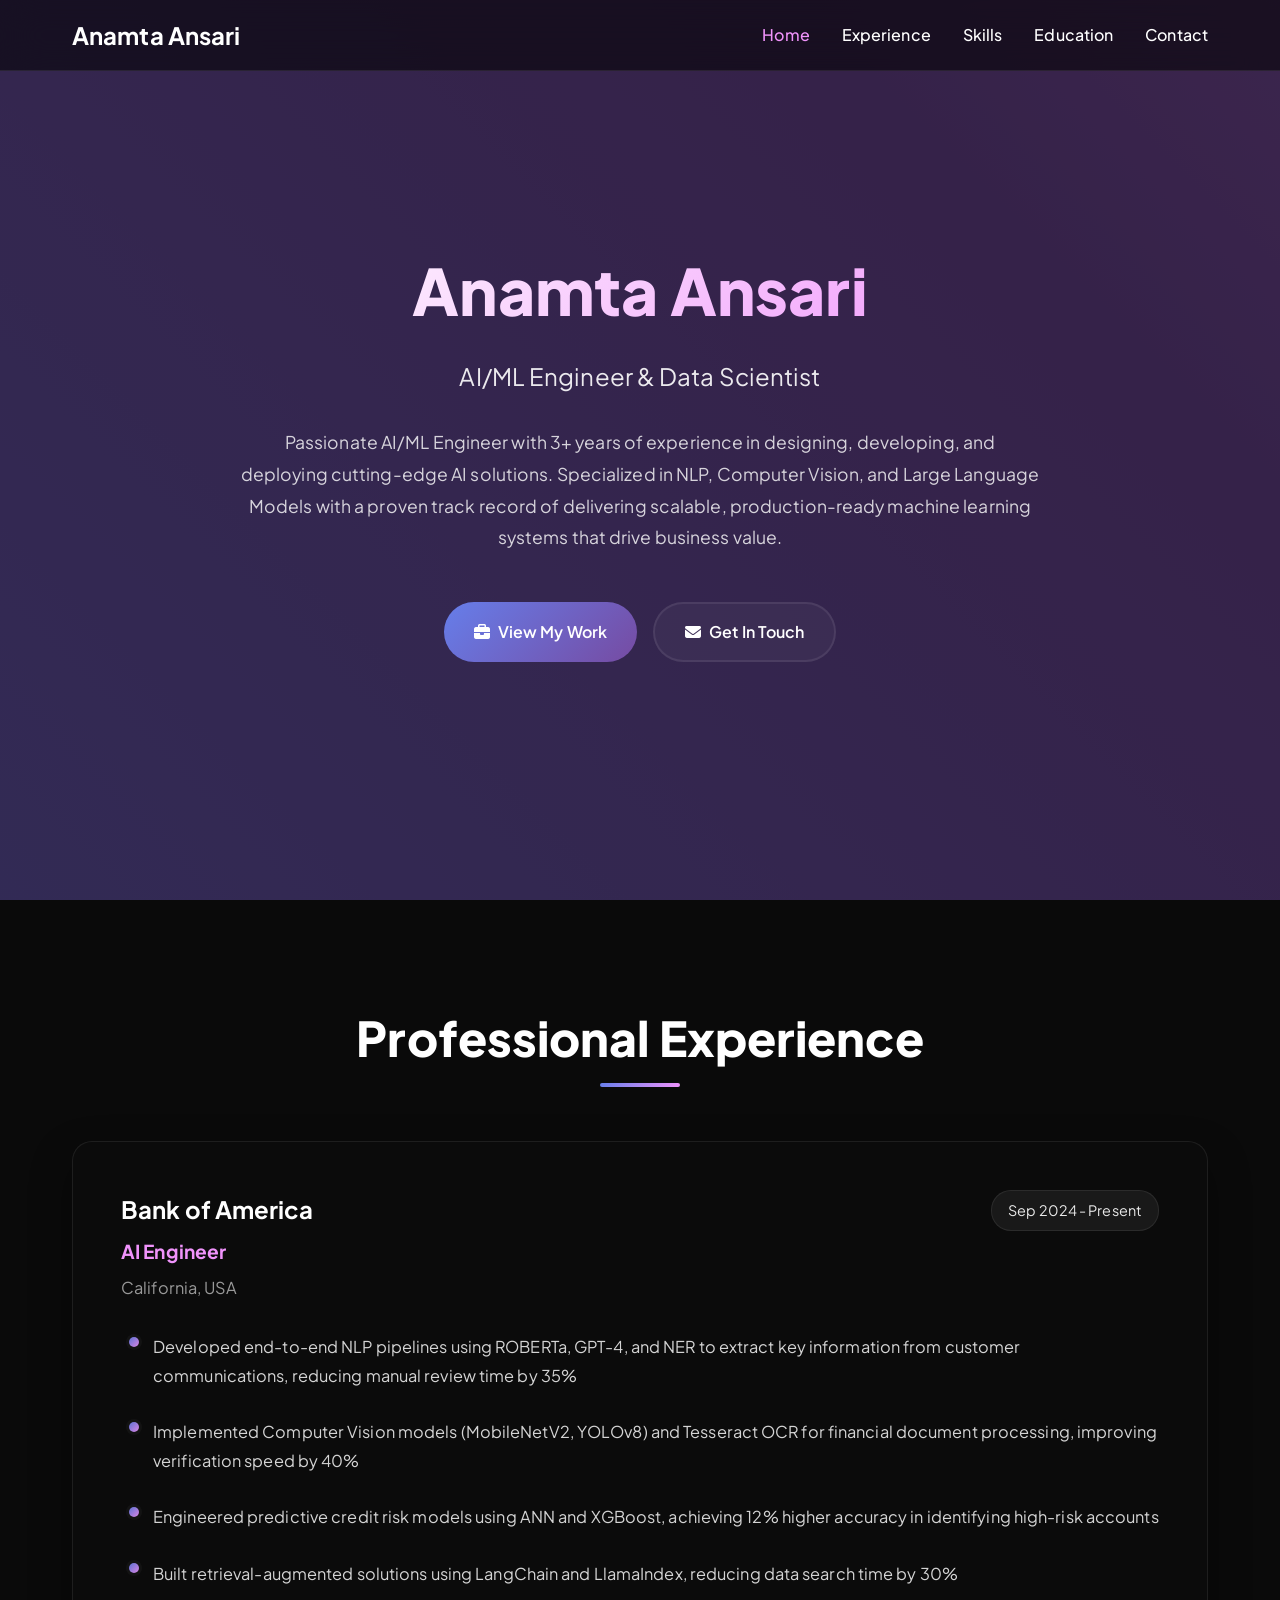
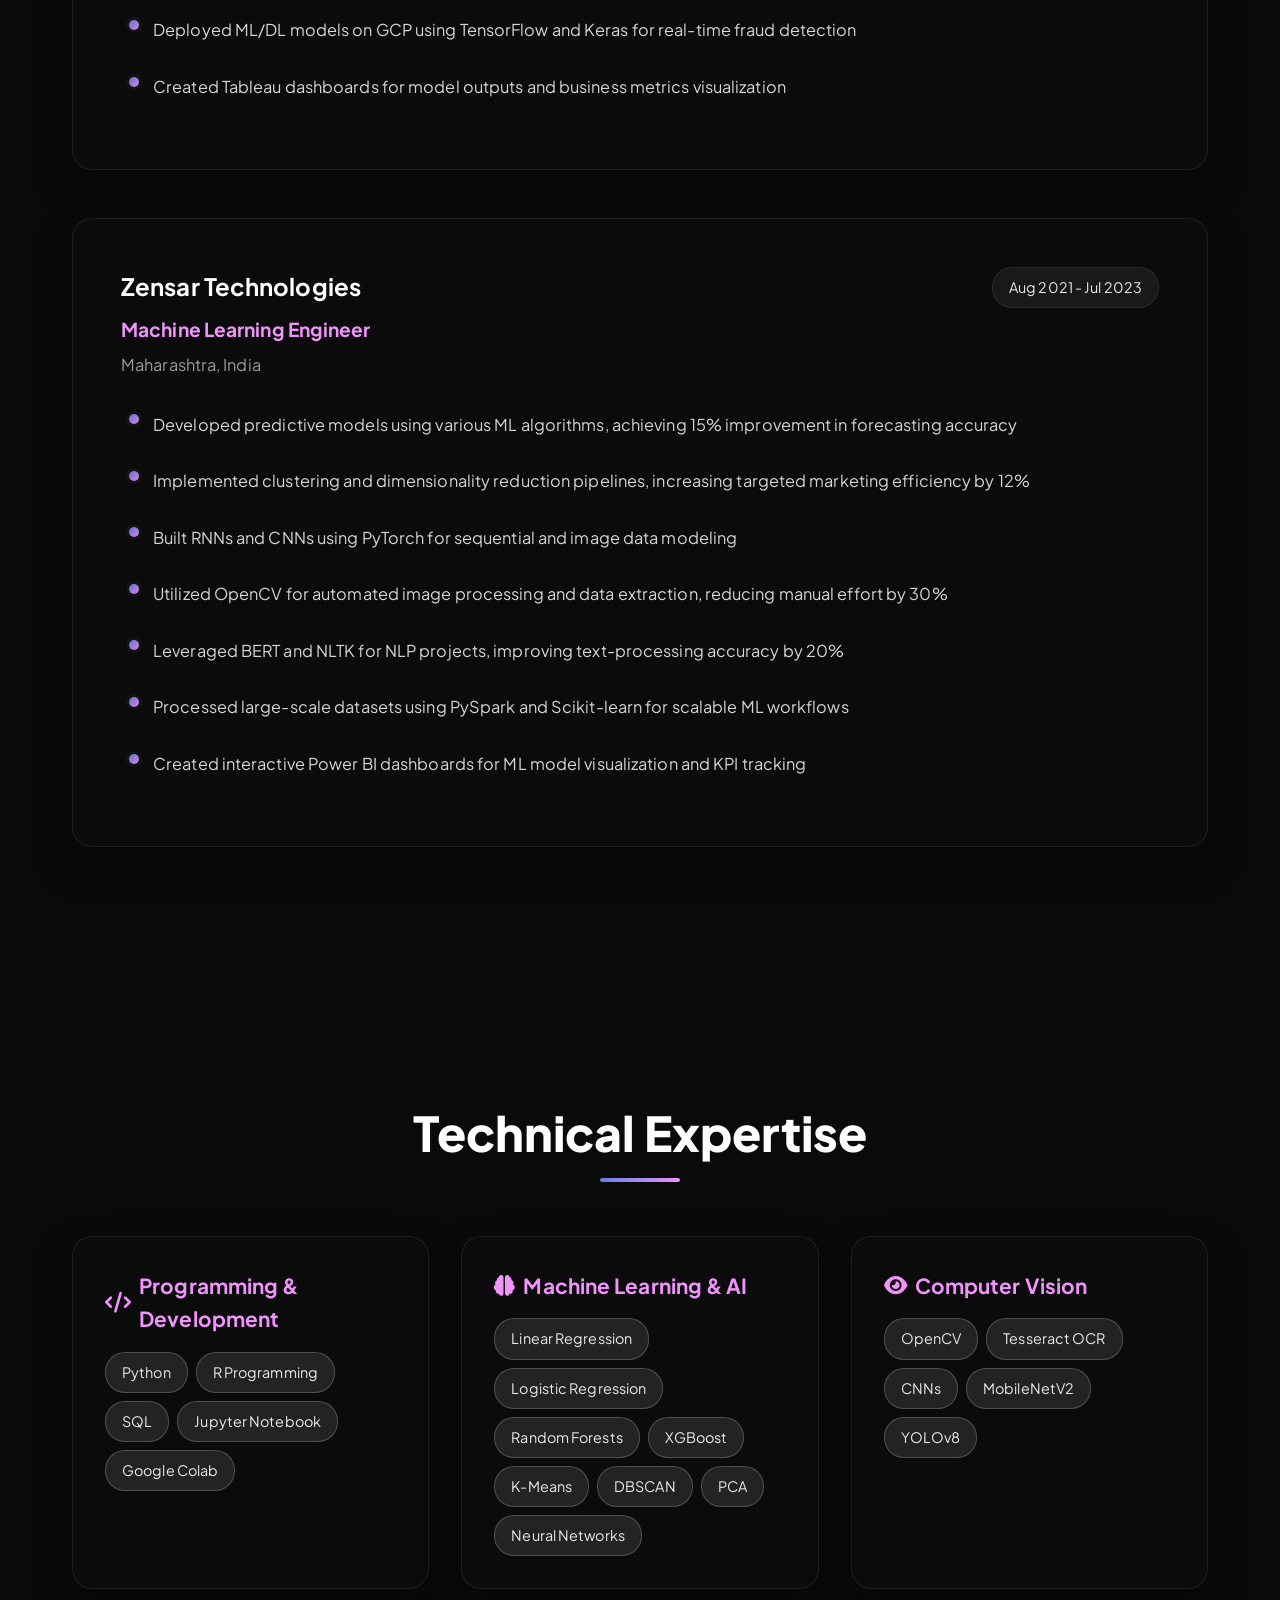
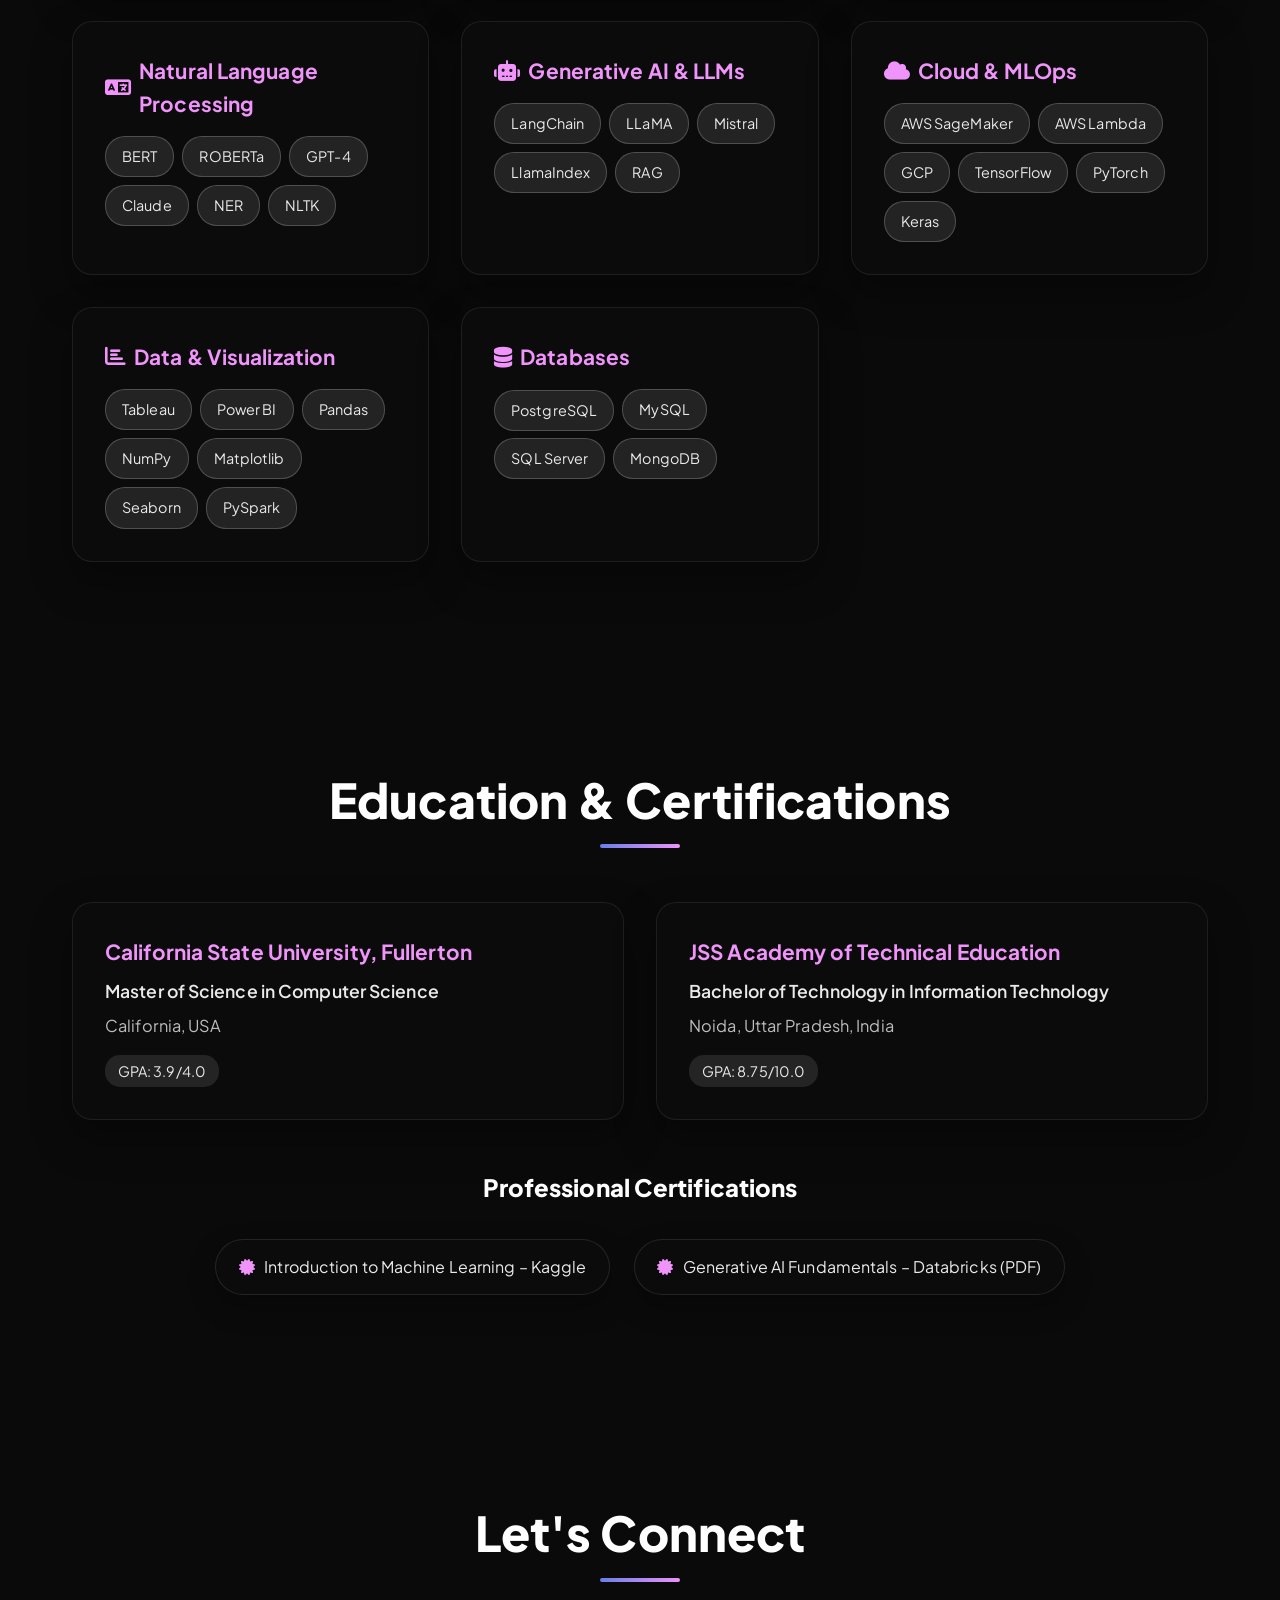
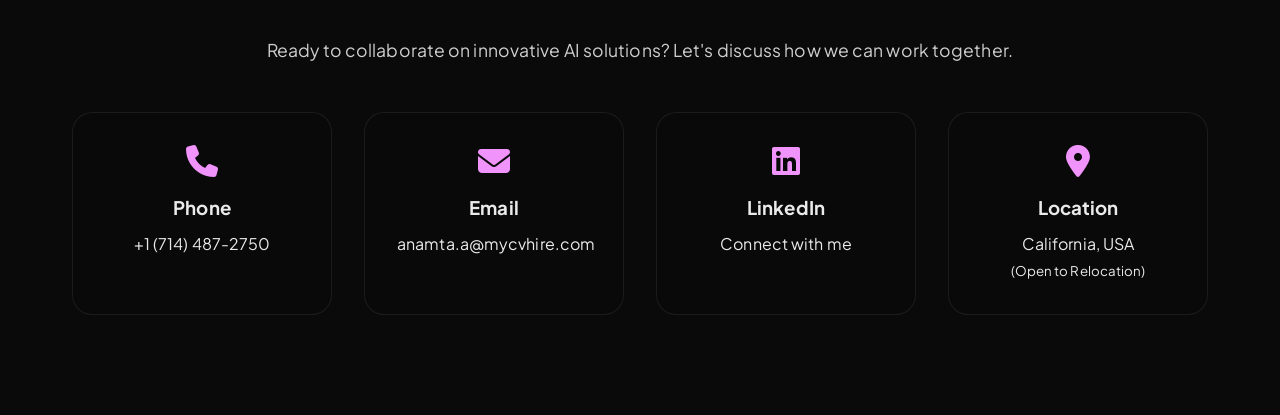
==== commit 5df8ed4c: "Update index.html" ====
--- a/index.html
+++ b/index.html
@@ -5,6 +5,7 @@
     <meta name="viewport" content="width=device-width, initial-scale=1.0">
     <title>Anamta Ansari - AI/ML Engineer</title>
     <link href="https://cdnjs.cloudflare.com/ajax/libs/font-awesome/6.4.0/css/all.min.css" rel="stylesheet">
+    <link href="https://fonts.googleapis.com/css2?family=Plus+Jakarta+Sans:wght@400;500;600;700;800&display=swap" rel="stylesheet">
     <style>
         * {
             margin: 0;
@@ -307,9 +308,15 @@
         .achievements li::before {
             content: '→';
             position: absolute;
-            left: 0;
-            color: #f093fb;
-            font-weight: bold;
+            /* left: 0; */
+            left: 0.5rem;
+            top: 0.05rem;
+            /* color: #f093fb; */
+            /* color: aliceblue; */
+            color: var(--accent2);
+            font-weight: 800;
+            font-size: 1.1rem;
+            text-shadow: 0 0 8px rgba(240,147,251,0.35);
         }
 
         /* Skills Grid */
@@ -416,7 +423,7 @@
         }
 
         .contact-item {
-            background: rgba(255, 255, 255, 0.1);
+            background: rgba(255, 255, 255, 0.1); 
             backdrop-filter: blur(20px);
             border: 1px solid rgba(255, 255, 255, 0.1);
             border-radius: 20px;
@@ -514,6 +521,188 @@
             z-index: 1001;
             transition: width 0.1s ease;
         }
+/* === Dark theme hardening (paste at END of <style>) === */
+        :root{
+        --bg:#0a0a0a;
+        --text:#eaeaea;
+        --muted:#bdbdbd;
+        --card: rgba(10,10,10,0.85);
+        --card-border: rgba(255,255,255,0.08);
+        --accent1:#667eea;
+        --accent2:#f093fb;
+        }
+
+        /* Body & text */
+        body{ background: var(--bg); color: var(--text); }
+
+        /* Animated background—add a dark overlay so gradients never blow out text */
+        .bg-animation{
+        filter: none; /* keep crisp */
+        }
+        .bg-animation::after{
+        content:"";
+        position:absolute; inset:0;
+        background: rgba(0,0,0,0.55);  /* key: dims bright gradient behind content */
+        pointer-events:none;
+        }
+
+        /* Nav: darker glass */
+        nav{
+        background: rgba(0,0,0,0.55);
+        border-bottom: 1px solid var(--card-border);
+        }
+
+        /* Section titles & links */
+        .section-title{ color:#fff; }
+        .nav-links a{ color:#fff; }
+        .nav-links a.active,
+        .nav-links a:hover{
+        color: var(--accent2);
+        }
+        .nav-links a::after{ background: var(--accent2); }
+
+        /* Cards: switch from light glass to dark glass */
+        .experience-card,
+        .skill-category,
+        .education-card,
+        .contact-item{
+        background: var(--card);
+        border: 1px solid var(--card-border);
+        color: var(--text);
+        }
+
+        /* Subtle text tones */
+        .company-info .role{ color: var(--accent2); }
+        .company-info .location,
+        .achievements li,
+        .education-card .location{ color: var(--muted); }
+
+        .achievements li::before{ color: var(--accent2); }
+
+        /* Buttons: keep strong contrast */
+        .btn-primary{
+        background: linear-gradient(135deg, var(--accent1), #764ba2);
+        color:#fff;
+        }
+        .btn-secondary{
+        background: rgba(255,255,255,0.04);
+        border-color: var(--card-border);
+        color:#fff;
+        }
+
+        /* Progress bar uses your accents */
+        .scroll-progress{
+        background: linear-gradient(135deg, var(--accent1), var(--accent2));
+        }
+
+        /* Improve readability on small screens */
+        @media (max-width: 768px){
+        .experience-card,
+        .skill-category,
+        .education-card,
+        .contact-item{
+            background: rgba(12,12,12,0.9);
+        }
+        }
+/* ==== Typography & readability ==== */
+        body {
+        font-family: "Plus Jakarta Sans", -apple-system, BlinkMacSystemFont, Segoe UI, Roboto, Helvetica, Arial, sans-serif;
+        letter-spacing: 0.1px;
+        }
+
+        .hero h1 { font-weight: 800; }
+        .section-title { font-weight: 800; }
+        .company-info h3 { font-weight: 700; }
+        .company-info .role { font-weight: 700; }
+
+        /* Slightly larger base size for card content */
+        .experience-card, .skill-category, .education-card { font-size: 1.02rem; }
+
+        /* ==== Remove the thin blue line on top of the card ==== */
+        .experience-card::before { display: none; }
+
+        /* ==== Replace skinny arrows with solid gradient dots ==== */
+        .achievements { list-style: none; }
+        .achievements li {
+        position: relative;
+        padding-left: 2rem;
+        margin: 0.5rem 0 0.75rem;
+        line-height: 1.75;
+        color: var(--text);
+        }
+        .achievements li::before {
+        content: "";
+        position: absolute;
+        left: 0.5rem;
+        top: 0.95em;              /* vertically centers the dot with text */
+        transform: translateY(-50%);
+        width: 10px;
+        height: 10px;
+        border-radius: 50%;
+        background: linear-gradient(135deg, var(--accent1), var(--accent2));
+        box-shadow: 0 0 0 3px rgba(255,255,255,0.04); /* subtle ring for contrast */
+        }
+
+        /* Make cards feel sturdier on dark bg */
+        .experience-card,
+        .skill-category,
+        .education-card {
+        background: rgba(12,12,12,0.92);
+        border: 1px solid rgba(255,255,255,0.08);
+        box-shadow: 0 18px 40px rgba(0,0,0,0.35);
+        }
+
+        /* Date pill stays crisp */
+        .duration {
+        background: rgba(255,255,255,0.06);
+        border: 1px solid rgba(255,255,255,0.08);
+        color: #eaeaea;
+        }
+
+        /* Optional: slightly brighter headings inside cards */
+        .company-info h3 { color: #fff; }
+        /* ----- Certifications layout + chips ----- */
+        .certs-section { margin-top: 3rem; }
+        .section-subtitle {
+        color:#fff; text-align:center; margin-bottom:2rem; font-size:1.5rem; font-weight:800;
+        }
+
+        .cert-grid{
+        display:flex; justify-content:center; gap:1.5rem; flex-wrap:wrap;
+        }
+
+        .cert-chip{
+        display:inline-flex; align-items:center; gap:.6rem;
+        padding: 0.9rem 1.4rem;
+        border-radius: 9999px;
+        text-decoration:none;
+        color: var(--text);
+        background: rgba(12,12,12,0.92);
+        border: 1px solid rgba(255,255,255,0.10);
+        box-shadow: 0 12px 28px rgba(0,0,0,0.28);
+        transition: transform .2s ease, box-shadow .2s ease, border-color .2s ease, background .2s ease;
+        }
+
+        .cert-chip i{ color: var(--accent2); }
+        .cert-chip:hover{
+        transform: translateY(-2px);
+        border-color: rgba(255,255,255,0.18);
+        background: rgba(18,18,18,0.95);
+        box-shadow: 0 16px 36px rgba(0,0,0,0.34);
+        }
+
+        .cert-chip:focus-visible{
+        outline: 2px solid var(--accent2);
+        outline-offset: 3px;
+        }
+
+        /* prevent purple/underline link defaults anywhere inside chips */
+        .cert-chip, .cert-chip:visited, .cert-chip:hover, .cert-chip:active{
+        color: var(--text);
+        text-decoration: none;
+        }
+
+
     </style>
 </head>
 <body>
@@ -622,6 +811,7 @@
                     <h3><i class="fas fa-brain"></i> Machine Learning & AI</h3>
                     <div class="skill-tags">
                         <span class="skill-tag">Linear Regression</span>
+                        <span class="skill-tag">Logistic Regression</span>                        
                         <span class="skill-tag">Random Forests</span>
                         <span class="skill-tag">XGBoost</span>
                         <span class="skill-tag">K-Means</span>
@@ -723,19 +913,41 @@
                 </div>
             </div>
 
-            <div style="margin-top: 3rem;">
+            <!-- <div style="margin-top: 3rem;">
                 <h3 style="color: white; text-align: center; margin-bottom: 2rem; font-size: 1.5rem;">Professional Certifications</h3>
                 <div style="display: flex; justify-content: center; gap: 2rem; flex-wrap: wrap;">
                     <div class="skill-tag" style="padding: 1rem 2rem; font-size: 1rem;">
+                          <a href="https://ananao20.github.io/certs/Anamta Ansari - Intro to Machine Learning.png" target="_blank" rel="noopener" download>
                         <i class="fas fa-certificate" style="margin-right: 0.5rem; color: #f093fb;"></i>
                         Introduction to Machine Learning - Kaggle
-                    </div>
+                    </a></div>
                     <div class="skill-tag" style="padding: 1rem 2rem; font-size: 1rem;">
+                        <a href="https://ananao20.github.io/certs/Databricks - Generative AI certificate.pdf" target="_blank" rel="noopener" download>
                         <i class="fas fa-certificate" style="margin-right: 0.5rem; color: #f093fb;"></i>
                         Generative AI Fundamentals - Databricks
-                    </div>
-                </div>
+                    </a></div>
+                </div>
+            </div> -->
+            <div class="certs-section">
+            <h3 class="section-subtitle">Professional Certifications</h3>
+
+            <div class="cert-grid">
+                <a class="cert-chip"
+                href="https://ananao20.github.io/certs/Anamta%20Ansari%20-%20Intro%20to%20Machine%20Learning.png"
+                target="_blank" rel="noopener">
+                <i class="fas fa-certificate" aria-hidden="true"></i>
+                <span>Introduction to Machine Learning – Kaggle</span>
+                </a>
+
+                <a class="cert-chip"
+                href="https://ananao20.github.io/certs/Databricks%20-%20Generative%20AI%20certificate.pdf"
+                target="_blank" rel="noopener" download>
+                <i class="fas fa-certificate" aria-hidden="true"></i>
+                <span>Generative AI Fundamentals – Databricks (PDF)</span>
+                </a>
             </div>
+            </div>
+
         </div>
     </section>
 
@@ -750,7 +962,7 @@
                 <a href="tel:+17144872750" class="contact-item fade-in-up">
                     <i class="fas fa-phone"></i>
                     <h3>Phone</h3>
-                    <p>(714) 487-2750</p>
+                    <p>+1 (714) 487-2750</p>
                 </a>
 
                 <a href="mailto:anamta.a@mycvhire.com" class="contact-item fade-in-up">
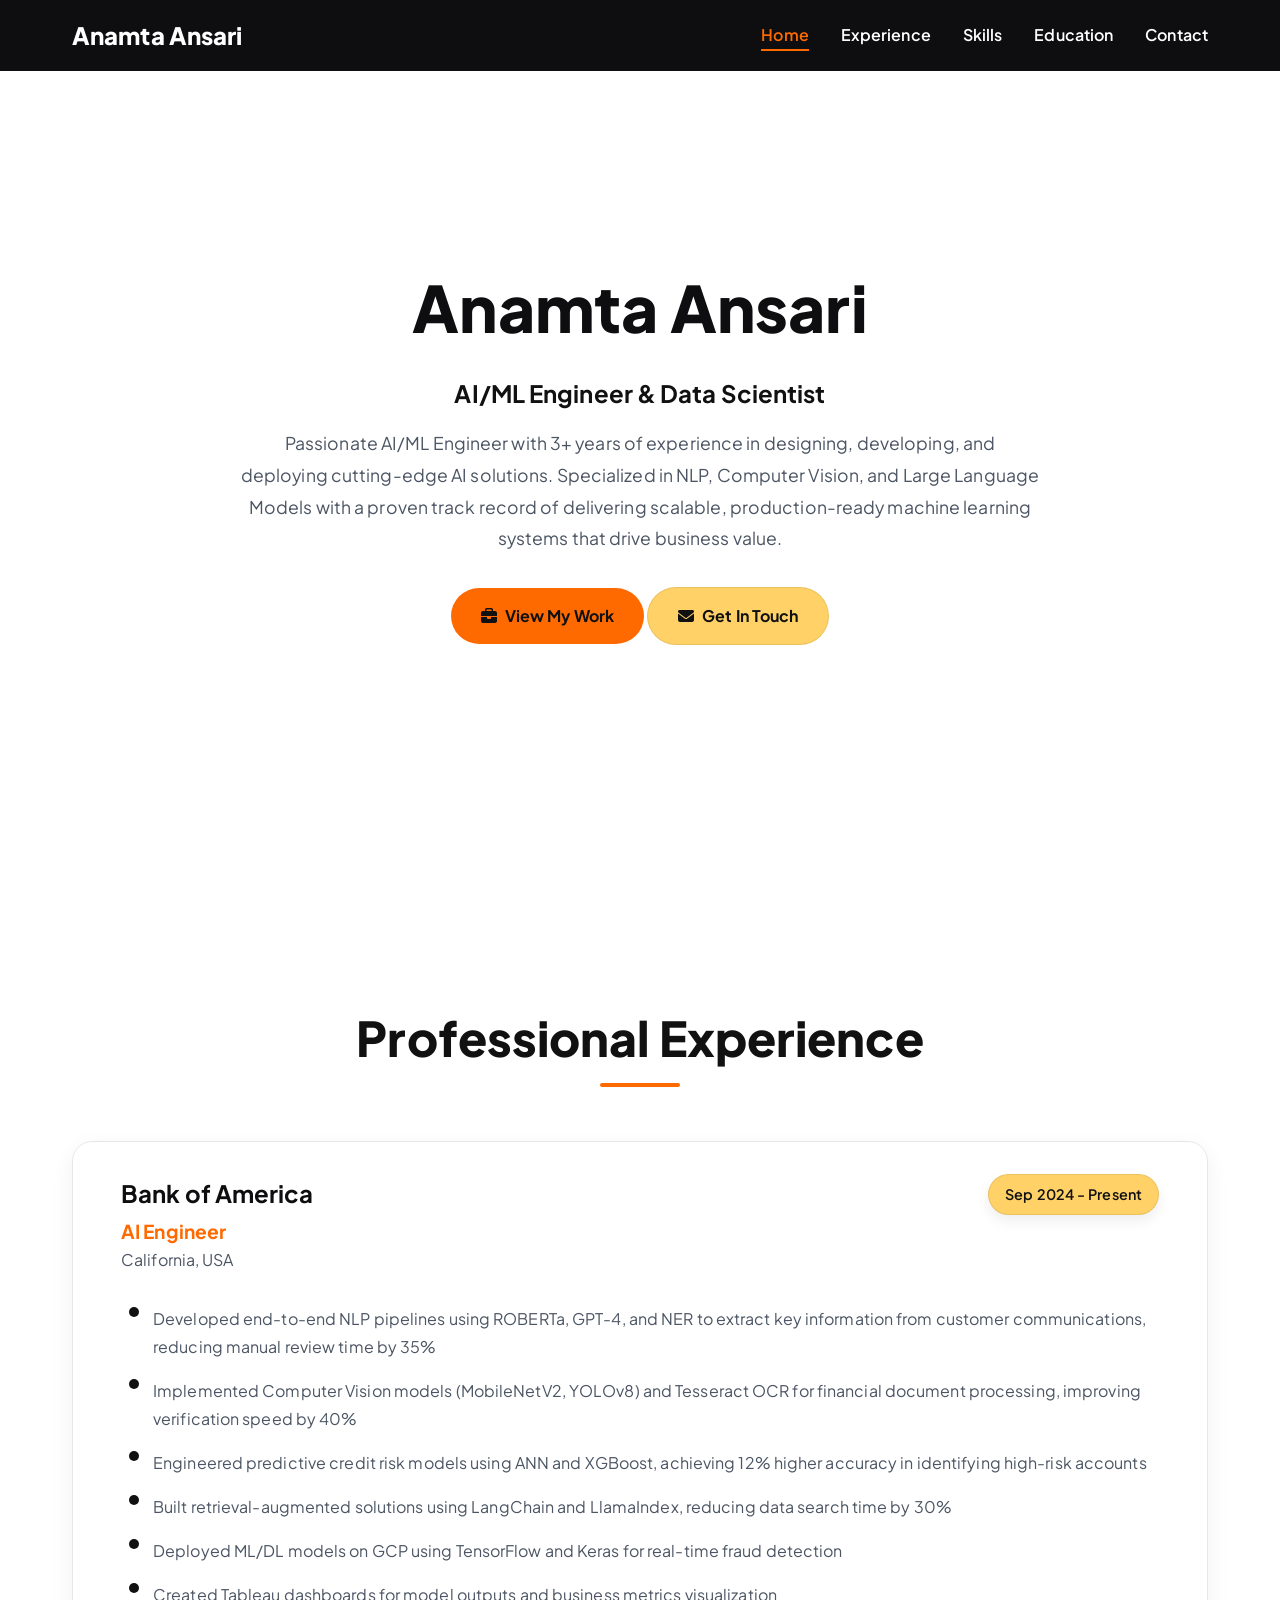
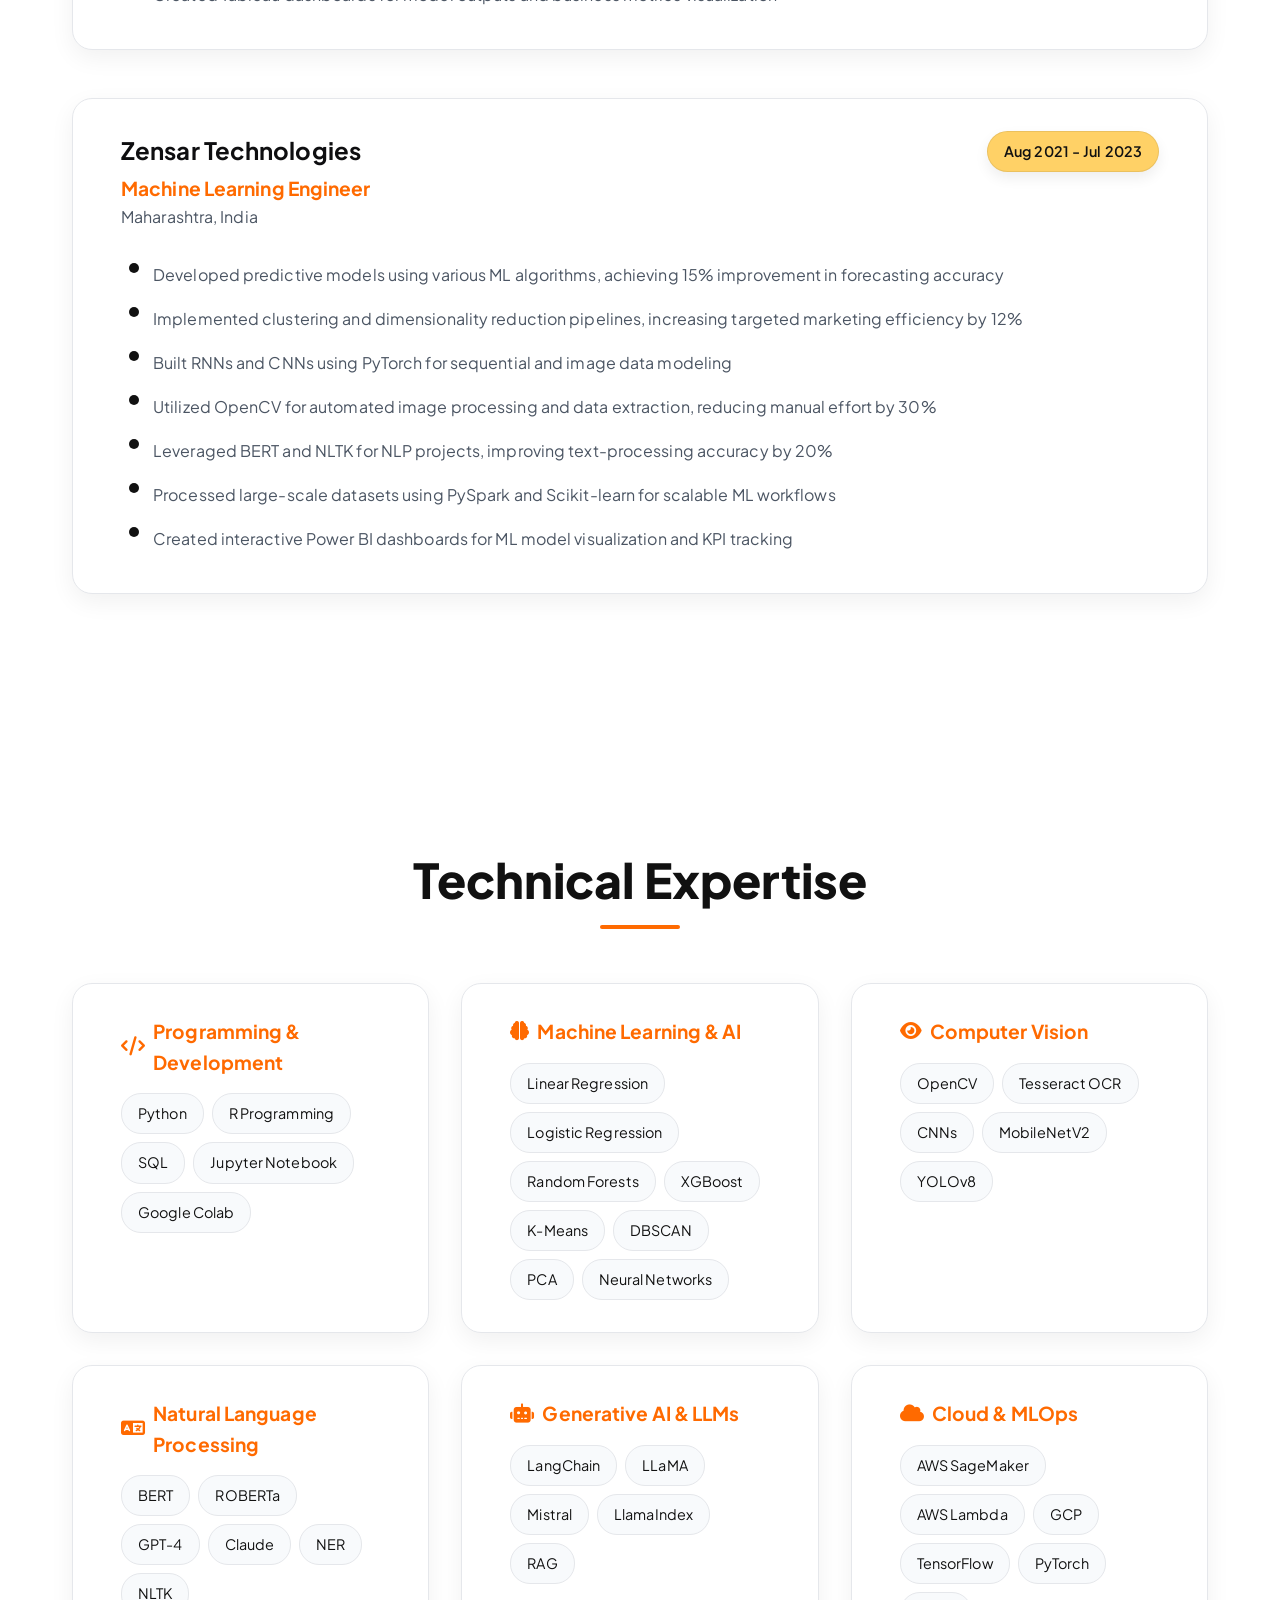
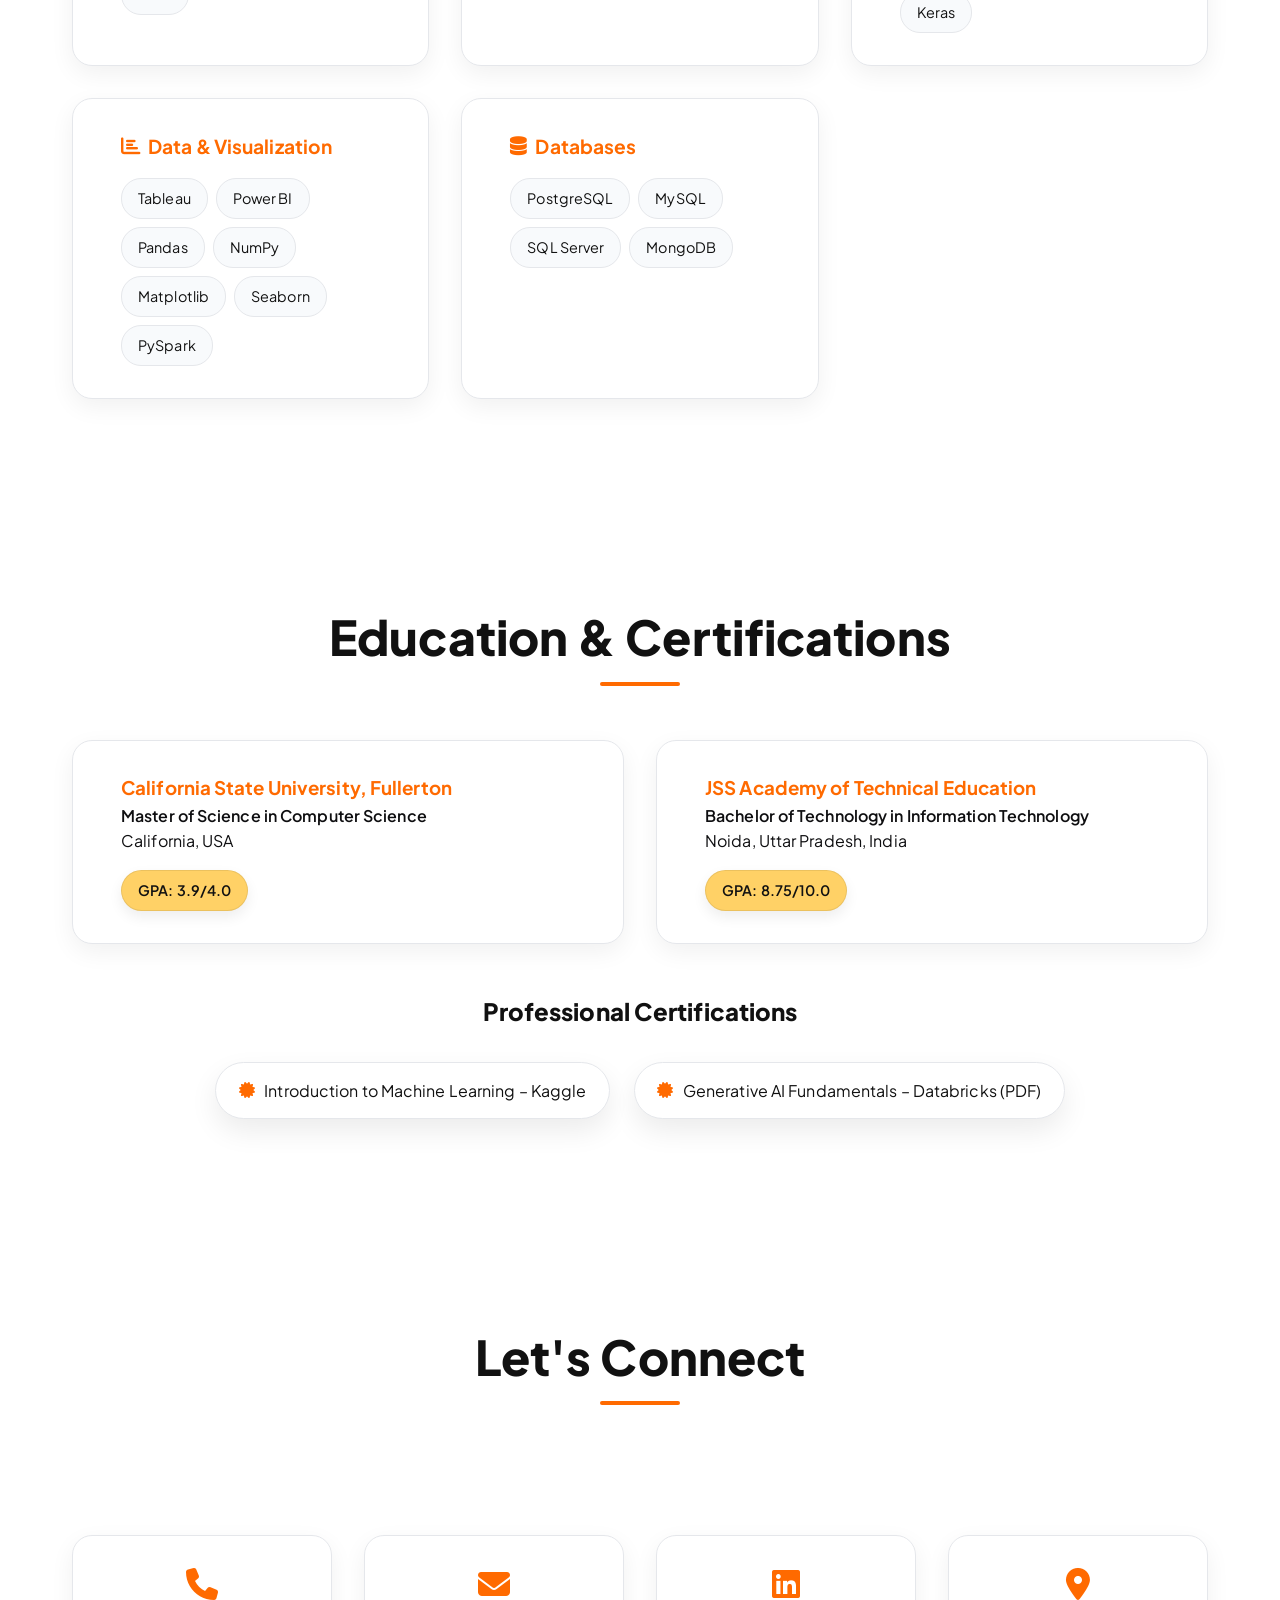
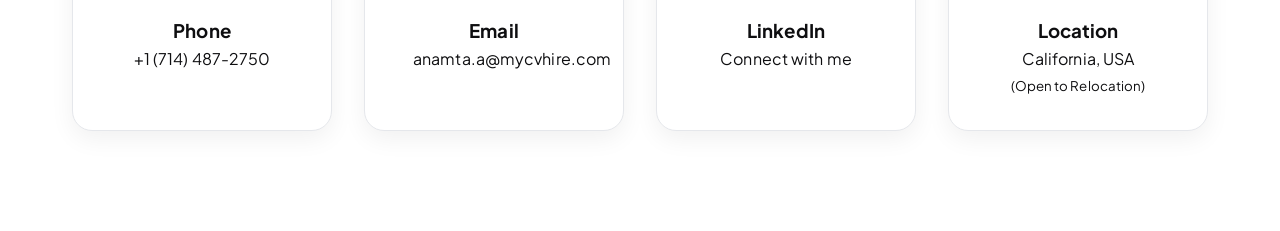
==== commit 6564fdae: "Update index.html updated color theme" ====
--- a/index.html
+++ b/index.html
@@ -7,703 +7,187 @@
     <link href="https://cdnjs.cloudflare.com/ajax/libs/font-awesome/6.4.0/css/all.min.css" rel="stylesheet">
     <link href="https://fonts.googleapis.com/css2?family=Plus+Jakarta+Sans:wght@400;500;600;700;800&display=swap" rel="stylesheet">
     <style>
-        * {
-            margin: 0;
-            padding: 0;
-            box-sizing: border-box;
-        }
-
-        body {
-            font-family: 'Inter', -apple-system, BlinkMacSystemFont, sans-serif;
-            line-height: 1.6;
-            color: #333;
-            overflow-x: hidden;
-            background: #0a0a0a;
-        }
-
-        /* Animated Background */
-        .bg-animation {
-            position: fixed;
-            top: 0;
-            left: 0;
-            width: 100%;
-            height: 100%;
-            z-index: -1;
-            background: linear-gradient(45deg, #667eea 0%, #764ba2 50%, #f093fb 100%);
-            background-size: 400% 400%;
-            animation: gradientShift 15s ease infinite;
-        }
-
-        .bg-animation::before {
-            content: '';
-            position: absolute;
-            top: 0;
-            left: 0;
-            width: 100%;
-            height: 100%;
-            background: url('data:image/svg+xml,<svg width="60" height="60" viewBox="0 0 60 60" xmlns="http://www.w3.org/2000/svg"><g fill="none" fill-rule="evenodd"><g fill="%23ffffff" fill-opacity="0.05"><circle cx="30" cy="30" r="2"/></g></svg>');
-            animation: float 20s ease-in-out infinite;
-        }
-
-        @keyframes gradientShift {
-            0% { background-position: 0% 50%; }
-            50% { background-position: 100% 50%; }
-            100% { background-position: 0% 50%; }
-        }
-
-        @keyframes float {
-            0%, 100% { transform: translateY(0px); }
-            50% { transform: translateY(-20px); }
-        }
-
-        /* Navigation */
-        nav {
-            position: fixed;
-            top: 0;
-            width: 100%;
-            background: rgba(255, 255, 255, 0.1);
-            backdrop-filter: blur(20px);
-            border-bottom: 1px solid rgba(255, 255, 255, 0.1);
-            z-index: 1000;
-            padding: 1rem 0;
-        }
-
-        .nav-container {
-            max-width: 1200px;
-            margin: 0 auto;
-            display: flex;
-            justify-content: space-between;
-            align-items: center;
-            padding: 0 2rem;
-        }
-
-        .logo {
-            font-size: 1.5rem;
-            font-weight: 700;
-            color: white;
-            text-decoration: none;
-        }
-
-        .nav-links {
-            display: flex;
-            list-style: none;
-            gap: 2rem;
-        }
-
-        .nav-links a {
-            color: white;
-            text-decoration: none;
-            font-weight: 500;
-            transition: all 0.3s ease;
-            position: relative;
-        }
-
-        .nav-links a:hover {
-            color: #f093fb;
-        }
-
-        .nav-links a::after {
-            content: '';
-            position: absolute;
-            bottom: -5px;
-            left: 0;
-            width: 0;
-            height: 2px;
-            background: #f093fb;
-            transition: width 0.3s ease;
-        }
-
-        .nav-links a:hover::after {
-            width: 100%;
-        }
-
-        /* Hero Section */
-        .hero {
-            min-height: 100vh;
-            display: flex;
-            align-items: center;
-            justify-content: center;
-            text-align: center;
-            padding: 0 2rem;
-            position: relative;
-        }
-
-        .hero-content {
-            max-width: 800px;
-            color: white;
-            animation: fadeInUp 1s ease-out;
-        }
-
-        .hero h1 {
-            font-size: 4rem;
-            font-weight: 700;
-            margin-bottom: 1rem;
-            background: linear-gradient(135deg, #ffffff, #f093fb);
-            -webkit-background-clip: text;
-            -webkit-text-fill-color: transparent;
-            background-clip: text;
-        }
-
-        .hero .subtitle {
-            font-size: 1.5rem;
-            margin-bottom: 2rem;
-            opacity: 0.9;
-        }
-
-        .hero .description {
-            font-size: 1.1rem;
-            margin-bottom: 3rem;
-            opacity: 0.8;
-            line-height: 1.8;
-        }
-
-        .cta-buttons {
-            display: flex;
-            gap: 1rem;
-            justify-content: center;
-            flex-wrap: wrap;
-        }
-
-        .btn {
-            padding: 15px 30px;
-            border: none;
-            border-radius: 50px;
-            font-size: 1rem;
-            font-weight: 600;
-            cursor: pointer;
-            transition: all 0.3s ease;
-            text-decoration: none;
-            display: inline-flex;
-            align-items: center;
-            gap: 0.5rem;
-        }
-
-        .btn-primary {
-            background: linear-gradient(135deg, #667eea, #764ba2);
-            color: white;
-        }
-
-        .btn-secondary {
-            background: transparent;
-            color: white;
-            border: 2px solid rgba(255, 255, 255, 0.3);
-        }
-
-        .btn:hover {
-            transform: translateY(-3px);
-            box-shadow: 0 20px 40px rgba(0, 0, 0, 0.3);
-        }
-
-        /* Sections */
-        .section {
-            padding: 100px 0;
-            position: relative;
-        }
-
-        .container {
-            max-width: 1200px;
-            margin: 0 auto;
-            padding: 0 2rem;
-        }
-
-        .section-title {
-            text-align: center;
-            font-size: 3rem;
-            font-weight: 700;
-            margin-bottom: 4rem;
-            color: white;
-            position: relative;
-        }
-
-        .section-title::after {
-            content: '';
-            position: absolute;
-            bottom: -10px;
-            left: 50%;
-            transform: translateX(-50%);
-            width: 80px;
-            height: 4px;
-            background: linear-gradient(135deg, #667eea, #f093fb);
-            border-radius: 2px;
-        }
-
-        /* Experience Cards */
-        .experience-grid {
-            display: grid;
-            gap: 3rem;
-            margin-bottom: 3rem;
-        }
-
-        .experience-card {
-            background: rgba(255, 255, 255, 0.1);
-            backdrop-filter: blur(20px);
-            border: 1px solid rgba(255, 255, 255, 0.1);
-            border-radius: 20px;
-            padding: 3rem;
-            color: white;
-            transition: all 0.3s ease;
-            position: relative;
-            overflow: hidden;
-        }
-
-        .experience-card::before {
-            content: '';
-            position: absolute;
-            top: 0;
-            left: 0;
-            width: 100%;
-            height: 2px;
-            background: linear-gradient(135deg, #667eea, #f093fb);
-        }
-
-        .experience-card:hover {
-            transform: translateY(-10px);
-            box-shadow: 0 30px 60px rgba(0, 0, 0, 0.3);
-        }
-
-        .company-header {
-            display: flex;
-            justify-content: space-between;
-            align-items: flex-start;
-            margin-bottom: 1.5rem;
-            flex-wrap: wrap;
-            gap: 1rem;
-        }
-
-        .company-info h3 {
-            font-size: 1.5rem;
-            font-weight: 700;
-            margin-bottom: 0.5rem;
-        }
-
-        .company-info .role {
-            font-size: 1.2rem;
-            color: #f093fb;
-            margin-bottom: 0.5rem;
-        }
-
-        .company-info .location {
-            opacity: 0.8;
-        }
-
-        .duration {
-            background: rgba(255, 255, 255, 0.1);
-            padding: 0.5rem 1rem;
-            border-radius: 20px;
-            font-size: 0.9rem;
-            white-space: nowrap;
-        }
-
-        .achievements {
-            list-style: none;
-        }
-
-        .achievements li {
-            padding: 0.5rem 0;
-            padding-left: 2rem;
-            position: relative;
-            opacity: 0.9;
-        }
-
-        .achievements li::before {
-            content: '→';
-            position: absolute;
-            /* left: 0; */
-            left: 0.5rem;
-            top: 0.05rem;
-            /* color: #f093fb; */
-            /* color: aliceblue; */
-            color: var(--accent2);
-            font-weight: 800;
-            font-size: 1.1rem;
-            text-shadow: 0 0 8px rgba(240,147,251,0.35);
-        }
-
-        /* Skills Grid */
-        .skills-grid {
-            display: grid;
-            grid-template-columns: repeat(auto-fit, minmax(300px, 1fr));
-            gap: 2rem;
-            margin-top: 3rem;
-        }
-
-        .skill-category {
-            background: rgba(255, 255, 255, 0.1);
-            backdrop-filter: blur(20px);
-            border: 1px solid rgba(255, 255, 255, 0.1);
-            border-radius: 20px;
-            padding: 2rem;
-            color: white;
-            transition: all 0.3s ease;
-        }
-
-        .skill-category:hover {
-            transform: translateY(-5px);
-            box-shadow: 0 20px 40px rgba(0, 0, 0, 0.2);
-        }
-
-        .skill-category h3 {
-            font-size: 1.3rem;
-            margin-bottom: 1rem;
-            color: #f093fb;
-            display: flex;
-            align-items: center;
-            gap: 0.5rem;
-        }
-
-        .skill-tags {
-            display: flex;
-            flex-wrap: wrap;
-            gap: 0.5rem;
-        }
-
-        .skill-tag {
-            background: rgba(255, 255, 255, 0.1);
-            padding: 0.5rem 1rem;
-            border-radius: 20px;
-            font-size: 0.9rem;
-            border: 1px solid rgba(255, 255, 255, 0.2);
-            transition: all 0.3s ease;
-        }
-
-        .skill-tag:hover {
-            background: rgba(240, 147, 251, 0.2);
-            border-color: #f093fb;
-        }
-
-        /* Education */
-        .education-grid {
-            display: grid;
-            grid-template-columns: repeat(auto-fit, minmax(400px, 1fr));
-            gap: 2rem;
-        }
-
-        .education-card {
-            background: rgba(255, 255, 255, 0.1);
-            backdrop-filter: blur(20px);
-            border: 1px solid rgba(255, 255, 255, 0.1);
-            border-radius: 20px;
-            padding: 2rem;
-            color: white;
-            transition: all 0.3s ease;
-        }
-
-        .education-card:hover {
-            transform: translateY(-5px);
-            box-shadow: 0 20px 40px rgba(0, 0, 0, 0.2);
-        }
-
-        .education-card h3 {
-            font-size: 1.3rem;
-            margin-bottom: 0.5rem;
-            color: #f093fb;
-        }
-
-        .education-card .degree {
-            font-size: 1.1rem;
-            font-weight: 600;
-            margin-bottom: 0.5rem;
-        }
-
-        .education-card .gpa {
-            background: rgba(255, 255, 255, 0.1);
-            padding: 0.3rem 0.8rem;
-            border-radius: 15px;
-            font-size: 0.9rem;
-            display: inline-block;
-            margin-top: 1rem;
-        }
-
-        /* Contact Section */
-        .contact-info {
-            display: grid;
-            grid-template-columns: repeat(auto-fit, minmax(250px, 1fr));
-            gap: 2rem;
-            margin-top: 3rem;
-        }
-
-        .contact-item {
-            background: rgba(255, 255, 255, 0.1); 
-            backdrop-filter: blur(20px);
-            border: 1px solid rgba(255, 255, 255, 0.1);
-            border-radius: 20px;
-            padding: 2rem;
-            text-align: center;
-            color: white;
-            text-decoration: none;
-            transition: all 0.3s ease;
-        }
-
-        .contact-item:hover {
-            transform: translateY(-5px);
-            box-shadow: 0 20px 40px rgba(0, 0, 0, 0.2);
-            background: rgba(240, 147, 251, 0.1);
-        }
-
-        .contact-item i {
-            font-size: 2rem;
-            margin-bottom: 1rem;
-            color: #f093fb;
-        }
-
-        .contact-item h3 {
-            margin-bottom: 0.5rem;
-        }
-
-        /* Animations */
-        @keyframes fadeInUp {
-            from {
-                opacity: 0;
-                transform: translateY(50px);
-            }
-            to {
-                opacity: 1;
-                transform: translateY(0);
-            }
-        }
-
-        .fade-in-up {
-            opacity: 0;
-            transform: translateY(50px);
-            transition: all 0.8s ease;
-        }
-
-        .fade-in-up.visible {
-            opacity: 1;
-            transform: translateY(0);
-        }
-
-        /* Mobile Responsive */
-        @media (max-width: 768px) {
-            .nav-links {
-                display: none;
-            }
-
-            .hero h1 {
-                font-size: 2.5rem;
-            }
-
-            .hero .subtitle {
-                font-size: 1.2rem;
-            }
-
-            .section-title {
-                font-size: 2rem;
-            }
-
-            .cta-buttons {
-                flex-direction: column;
-                align-items: center;
-            }
-
-            .company-header {
-                flex-direction: column;
-                align-items: flex-start;
-            }
-
-            .education-grid {
-                grid-template-columns: 1fr;
-            }
-
-            .skills-grid {
-                grid-template-columns: 1fr;
-            }
-        }
-
-        /* Scroll Progress */
-        .scroll-progress {
-            position: fixed;
-            top: 0;
-            left: 0;
-            width: 0%;
-            height: 3px;
-            background: linear-gradient(135deg, #667eea, #f093fb);
-            z-index: 1001;
-            transition: width 0.1s ease;
-        }
-/* === Dark theme hardening (paste at END of <style>) === */
-        :root{
-        --bg:#0a0a0a;
-        --text:#eaeaea;
-        --muted:#bdbdbd;
-        --card: rgba(10,10,10,0.85);
-        --card-border: rgba(255,255,255,0.08);
-        --accent1:#667eea;
-        --accent2:#f093fb;
-        }
-
-        /* Body & text */
-        body{ background: var(--bg); color: var(--text); }
-
-        /* Animated background—add a dark overlay so gradients never blow out text */
-        .bg-animation{
-        filter: none; /* keep crisp */
-        }
-        .bg-animation::after{
-        content:"";
-        position:absolute; inset:0;
-        background: rgba(0,0,0,0.55);  /* key: dims bright gradient behind content */
-        pointer-events:none;
-        }
-
-        /* Nav: darker glass */
-        nav{
-        background: rgba(0,0,0,0.55);
-        border-bottom: 1px solid var(--card-border);
-        }
-
-        /* Section titles & links */
-        .section-title{ color:#fff; }
-        .nav-links a{ color:#fff; }
-        .nav-links a.active,
-        .nav-links a:hover{
-        color: var(--accent2);
-        }
-        .nav-links a::after{ background: var(--accent2); }
-
-        /* Cards: switch from light glass to dark glass */
-        .experience-card,
-        .skill-category,
-        .education-card,
-        .contact-item{
-        background: var(--card);
-        border: 1px solid var(--card-border);
-        color: var(--text);
-        }
-
-        /* Subtle text tones */
-        .company-info .role{ color: var(--accent2); }
-        .company-info .location,
-        .achievements li,
-        .education-card .location{ color: var(--muted); }
-
-        .achievements li::before{ color: var(--accent2); }
-
-        /* Buttons: keep strong contrast */
-        .btn-primary{
-        background: linear-gradient(135deg, var(--accent1), #764ba2);
-        color:#fff;
-        }
-        .btn-secondary{
-        background: rgba(255,255,255,0.04);
-        border-color: var(--card-border);
-        color:#fff;
-        }
-
-        /* Progress bar uses your accents */
-        .scroll-progress{
-        background: linear-gradient(135deg, var(--accent1), var(--accent2));
-        }
-
-        /* Improve readability on small screens */
-        @media (max-width: 768px){
-        .experience-card,
-        .skill-category,
-        .education-card,
-        .contact-item{
-            background: rgba(12,12,12,0.9);
-        }
-        }
-/* ==== Typography & readability ==== */
-        body {
-        font-family: "Plus Jakarta Sans", -apple-system, BlinkMacSystemFont, Segoe UI, Roboto, Helvetica, Arial, sans-serif;
-        letter-spacing: 0.1px;
-        }
-
-        .hero h1 { font-weight: 800; }
-        .section-title { font-weight: 800; }
-        .company-info h3 { font-weight: 700; }
-        .company-info .role { font-weight: 700; }
-
-        /* Slightly larger base size for card content */
-        .experience-card, .skill-category, .education-card { font-size: 1.02rem; }
-
-        /* ==== Remove the thin blue line on top of the card ==== */
-        .experience-card::before { display: none; }
-
-        /* ==== Replace skinny arrows with solid gradient dots ==== */
-        .achievements { list-style: none; }
-        .achievements li {
-        position: relative;
-        padding-left: 2rem;
-        margin: 0.5rem 0 0.75rem;
-        line-height: 1.75;
-        color: var(--text);
-        }
-        .achievements li::before {
-        content: "";
-        position: absolute;
-        left: 0.5rem;
-        top: 0.95em;              /* vertically centers the dot with text */
-        transform: translateY(-50%);
-        width: 10px;
-        height: 10px;
-        border-radius: 50%;
-        background: linear-gradient(135deg, var(--accent1), var(--accent2));
-        box-shadow: 0 0 0 3px rgba(255,255,255,0.04); /* subtle ring for contrast */
-        }
-
-        /* Make cards feel sturdier on dark bg */
-        .experience-card,
-        .skill-category,
-        .education-card {
-        background: rgba(12,12,12,0.92);
-        border: 1px solid rgba(255,255,255,0.08);
-        box-shadow: 0 18px 40px rgba(0,0,0,0.35);
-        }
-
-        /* Date pill stays crisp */
-        .duration {
-        background: rgba(255,255,255,0.06);
-        border: 1px solid rgba(255,255,255,0.08);
-        color: #eaeaea;
-        }
-
-        /* Optional: slightly brighter headings inside cards */
-        .company-info h3 { color: #fff; }
-        /* ----- Certifications layout + chips ----- */
-        .certs-section { margin-top: 3rem; }
-        .section-subtitle {
-        color:#fff; text-align:center; margin-bottom:2rem; font-size:1.5rem; font-weight:800;
-        }
-
-        .cert-grid{
-        display:flex; justify-content:center; gap:1.5rem; flex-wrap:wrap;
-        }
-
-        .cert-chip{
-        display:inline-flex; align-items:center; gap:.6rem;
-        padding: 0.9rem 1.4rem;
-        border-radius: 9999px;
-        text-decoration:none;
-        color: var(--text);
-        background: rgba(12,12,12,0.92);
-        border: 1px solid rgba(255,255,255,0.10);
-        box-shadow: 0 12px 28px rgba(0,0,0,0.28);
-        transition: transform .2s ease, box-shadow .2s ease, border-color .2s ease, background .2s ease;
-        }
-
-        .cert-chip i{ color: var(--accent2); }
-        .cert-chip:hover{
-        transform: translateY(-2px);
-        border-color: rgba(255,255,255,0.18);
-        background: rgba(18,18,18,0.95);
-        box-shadow: 0 16px 36px rgba(0,0,0,0.34);
-        }
-
-        .cert-chip:focus-visible{
-        outline: 2px solid var(--accent2);
-        outline-offset: 3px;
-        }
-
-        /* prevent purple/underline link defaults anywhere inside chips */
-        .cert-chip, .cert-chip:visited, .cert-chip:hover, .cert-chip:active{
-        color: var(--text);
-        text-decoration: none;
-        }
-
-
-    </style>
+  /* ====== Base & Theme ====== */
+:root{
+  --bg:#fff;
+  --text:#0e0e10;
+  --muted:#4b5563;
+  --card:#fff;
+  --card-border:#e5e7eb;
+  --orange:#ff6a00;   /* primary accent */
+  --yellow:#ffd166;   /* secondary accent */
+}
+
+*{margin:0;padding:0;box-sizing:border-box}
+
+body{
+  font-family:"Plus Jakarta Sans",-apple-system,BlinkMacSystemFont,Segoe UI,Roboto,Helvetica,Arial,sans-serif;
+  letter-spacing:.1px;
+  line-height:1.6;
+  color:var(--text);
+  background:var(--bg);
+  overflow-x:hidden;
+}
+
+/* Background layer (kept because <div class="bg-animation"> exists) */
+.bg-animation{position:fixed;inset:0;z-index:-1;background:var(--bg)}
+
+/* ====== Layout ====== */
+.container{max-width:1200px;margin:0 auto;padding:0 2rem}
+.section{padding:100px 0;position:relative}
+
+/* ====== Nav ====== */
+nav{
+  position:fixed;top:0;width:100%;z-index:1000;padding:1rem 0;
+  background:#0e0e10;border-bottom:1px solid #111;backdrop-filter:blur(10px)
+}
+.nav-container{max-width:1200px;margin:0 auto;display:flex;justify-content:space-between;align-items:center;padding:0 2rem}
+.logo{font-size:1.5rem;font-weight:800;color:#fff;text-decoration:none}
+.nav-links{display:flex;list-style:none;gap:2rem}
+.nav-links a{color:#fff;text-decoration:none;font-weight:600;position:relative;transition:color .2s}
+.nav-links a:hover,.nav-links a.active{color:var(--orange)}
+.nav-links a::after{content:"";position:absolute;left:0;bottom:-6px;width:0;height:2px;background:var(--orange);transition:width .2s}
+.nav-links a:hover::after,.nav-links a.active::after{width:100%}
+
+/* ====== Hero ====== */
+.hero{min-height:100vh;display:flex;align-items:center;justify-content:center;text-align:center;padding:0 2rem}
+.hero-content{max-width:800px;animation:fadeInUp .8s ease-out}
+.hero h1{font-size:4rem;font-weight:800;margin-bottom:1rem;color:var(--text)}
+.hero .subtitle{font-size:1.5rem;margin-bottom:1rem;color:#111;font-weight:700}
+.hero .description{font-size:1.1rem;margin-bottom:2rem;color:var(--muted);line-height:1.8}
+
+/* Buttons */
+.btn{display:inline-flex;align-items:center;gap:.5rem;padding:15px 30px;border:none;border-radius:50px;
+     font-size:1rem;font-weight:700;cursor:pointer;text-decoration:none;transition:transform .2s,box-shadow .2s}
+.btn:hover{transform:translateY(-2px);box-shadow:0 10px 22px rgba(0,0,0,.12)}
+.btn-primary,.btn-orange{background:var(--orange);color:#111}
+.btn-secondary,.btn-yellow{background:var(--yellow);color:#111;border:1px solid rgba(0,0,0,.08)}
+
+/* ====== Section titles ====== */
+.section-title{color:#111;text-align:center;font-size:3rem;font-weight:800;margin-bottom:4rem;position:relative}
+.section-title::after{content:"";position:absolute;left:50%;transform:translateX(-50%);bottom:-10px;width:80px;height:4px;background:var(--orange);border-radius:2px}
+
+/* ====== Experience / Skills / Education cards ====== */
+.experience-grid{display:grid;gap:3rem;margin-bottom:3rem}
+.experience-card,.skill-category,.education-card,.contact-item{
+  background:var(--card);border:1px solid var(--card-border);border-radius:20px;color:var(--text);
+  padding:2rem 3rem;transition:transform .2s,box-shadow .2s;box-shadow:0 8px 24px rgba(0,0,0,.06)
+}
+.experience-card:hover,.skill-category:hover,.education-card:hover,.contact-item:hover{
+  transform:translateY(-4px);box-shadow:0 16px 32px rgba(0,0,0,.10)
+}
+
+.company-header{display:flex;justify-content:space-between;align-items:flex-start;gap:1rem;flex-wrap:wrap;margin-bottom:1.5rem}
+.company-info h3{font-size:1.5rem;font-weight:700}
+.company-info .role{font-size:1.2rem;font-weight:700;color:var(--orange);margin-top:.25rem}
+.company-info .location{color:var(--muted)}
+.duration{background:#f8fafc;border:1px solid var(--card-border);padding:.5rem 1rem;border-radius:20px;font-size:.9rem;white-space:nowrap;color:#111}
+
+.achievements{list-style:none}
+.achievements li{position:relative;padding:.5rem 0 .5rem 2rem;color:var(--muted);line-height:1.75}
+.achievements li::before{content:"";position:absolute;left:.5rem;top:.95em;transform:translateY(-50%);width:10px;height:10px;border-radius:50%;background:#111}
+
+/* Skills grid */
+.skills-grid{display:grid;grid-template-columns:repeat(auto-fit,minmax(300px,1fr));gap:2rem;margin-top:3rem}
+.skill-category h3{font-size:1.2rem;margin-bottom:1rem;color:#111;display:flex;align-items:center;gap:.5rem}
+.skill-tags{display:flex;flex-wrap:wrap;gap:.5rem}
+.skill-tag{background:#f8fafc;border:1px solid var(--card-border);border-radius:20px;font-size:.9rem;padding:.5rem 1rem;color:#111}
+.skill-tag:hover{background:#eef2f7}
+
+/* Education */
+.education-grid{display:grid;grid-template-columns:repeat(auto-fit,minmax(400px,1fr));gap:2rem}
+.education-card .degree{font-weight:600}
+.education-card .gpa{display:inline-block;margin-top:1rem;background:#f8fafc;border:1px solid var(--card-border);padding:.3rem .8rem;border-radius:15px;font-size:.9rem}
+
+/* Certifications chips */
+.certs-section{margin-top:3rem}
+.section-subtitle{color:#111;text-align:center;margin-bottom:2rem;font-size:1.5rem;font-weight:800}
+.cert-grid{display:flex;justify-content:center;gap:1.5rem;flex-wrap:wrap}
+.cert-chip{display:inline-flex;align-items:center;gap:.6rem;padding:.9rem 1.4rem;border-radius:9999px;background:#fff;color:#111;border:1px solid var(--card-border);
+           box-shadow:0 12px 28px rgba(0,0,0,.08);transition:transform .2s,box-shadow .2s,border-color .2s}
+.cert-chip i{color:var(--orange)}
+.cert-chip:hover{transform:translateY(-2px);border-color:#d7dee6;box-shadow:0 16px 36px rgba(0,0,0,.12)}
+.cert-chip:focus-visible{outline:2px solid var(--orange);outline-offset:3px}
+
+/* Contact */
+.contact-info{display:grid;grid-template-columns:repeat(auto-fit,minmax(250px,1fr));gap:2rem;margin-top:3rem;text-decoration:none}
+.contact-item{text-align:center}
+.contact-item i{font-size:2rem;margin-bottom:1rem;color:var(--orange)}
+
+/* Scroll progress */
+.scroll-progress{position:fixed;top:0;left:0;width:0;height:3px;z-index:1001;background:linear-gradient(90deg,var(--orange),var(--yellow));transition:width .1s}
+
+/* Animations */
+@keyframes fadeInUp{from{opacity:0;transform:translateY(50px)}to{opacity:1;transform:translateY(0)}}
+.fade-in-up{opacity:0;transform:translateY(50px);transition:all .8s ease}
+.fade-in-up.visible{opacity:1;transform:translateY(0)}
+
+/* Responsive tweaks */
+@media (max-width:768px){
+  .nav-links{display:none}
+  .hero h1{font-size:2.5rem}
+  .hero .subtitle{font-size:1.2rem}
+  .section-title{font-size:2rem}
+  .cta-buttons{flex-direction:column;align-items:center}
+  .education-grid{grid-template-columns:1fr}
+  .skills-grid{grid-template-columns:1fr}
+}
+
+/* === requested tweaks === */
+
+/* 1) Date pill: light yellow with black text */
+.duration{
+  background: var(--yellow);
+  color: #111;
+  border: 1px solid rgba(0,0,0,.08);
+  box-shadow: 0 6px 14px rgba(0,0,0,.07);
+}
+
+/* 2) Skill section headings (</> Programming…, ML & AI, etc.) in orange */
+.skill-category h3{ color: var(--orange); }
+
+/* 3) Education school names in orange */
+.education-card h3{ color: var(--orange); }
+
+/* 4) Certificates: no underline on the chips */
+.cert-chip,
+.cert-chip:link,
+.cert-chip:visited,
+.cert-chip:hover,
+.cert-chip:active{
+  text-decoration: none;
+  border-color: var(--card-border); /* keep the clean border */
+}
+
+/* 5) Contact cards (Phone, Email, LinkedIn): remove underline */
+.contact-item,
+.contact-item:link,
+.contact-item:visited,
+.contact-item:hover,
+.contact-item:active{
+  text-decoration: none;
+}
+
+/* Optional: also remove underline from all links inside those cards */
+.contact-item h3,
+.contact-item p,
+.contact-item a{
+  text-decoration: none !important;
+}
+/* GPA pill = same style as date pill */
+.duration,
+.education-card .gpa{
+  background: var(--yellow);
+  color: #111;
+  border: 1px solid rgba(0,0,0,.08);
+  border-radius: 9999px;      /* full pill */
+  padding: 0.5rem 1rem;
+  box-shadow: 0 6px 14px rgba(0,0,0,.07);
+  font-weight: 600;
+}
+
+
+</style>
 </head>
 <body>
     <div class="bg-animation"></div>
@@ -732,11 +216,11 @@
                 production-ready machine learning systems that drive business value.
             </p>
             <div class="cta-buttons">
-                <a href="#experience" class="btn btn-primary">
+                <a href="#experience" class="btn btn-orange">
                     <i class="fas fa-briefcase"></i>
                     View My Work
                 </a>
-                <a href="#contact" class="btn btn-secondary">
+                <a href="#contact" class="btn btn-yellow">
                     <i class="fas fa-envelope"></i>
                     Get In Touch
                 </a>
@@ -971,7 +455,7 @@
                     <p>anamta.a@mycvhire.com</p>
                 </a>
 
-                <a href="#" class="contact-item fade-in-up">
+                <a href="https://www.linkedin.com/in/anamta-ansari-b30560200/" target="_blank" rel="noopener" class="contact-item fade-in-up">
                     <i class="fab fa-linkedin"></i>
                     <h3>LinkedIn</h3>
                     <p>Connect with me</p>
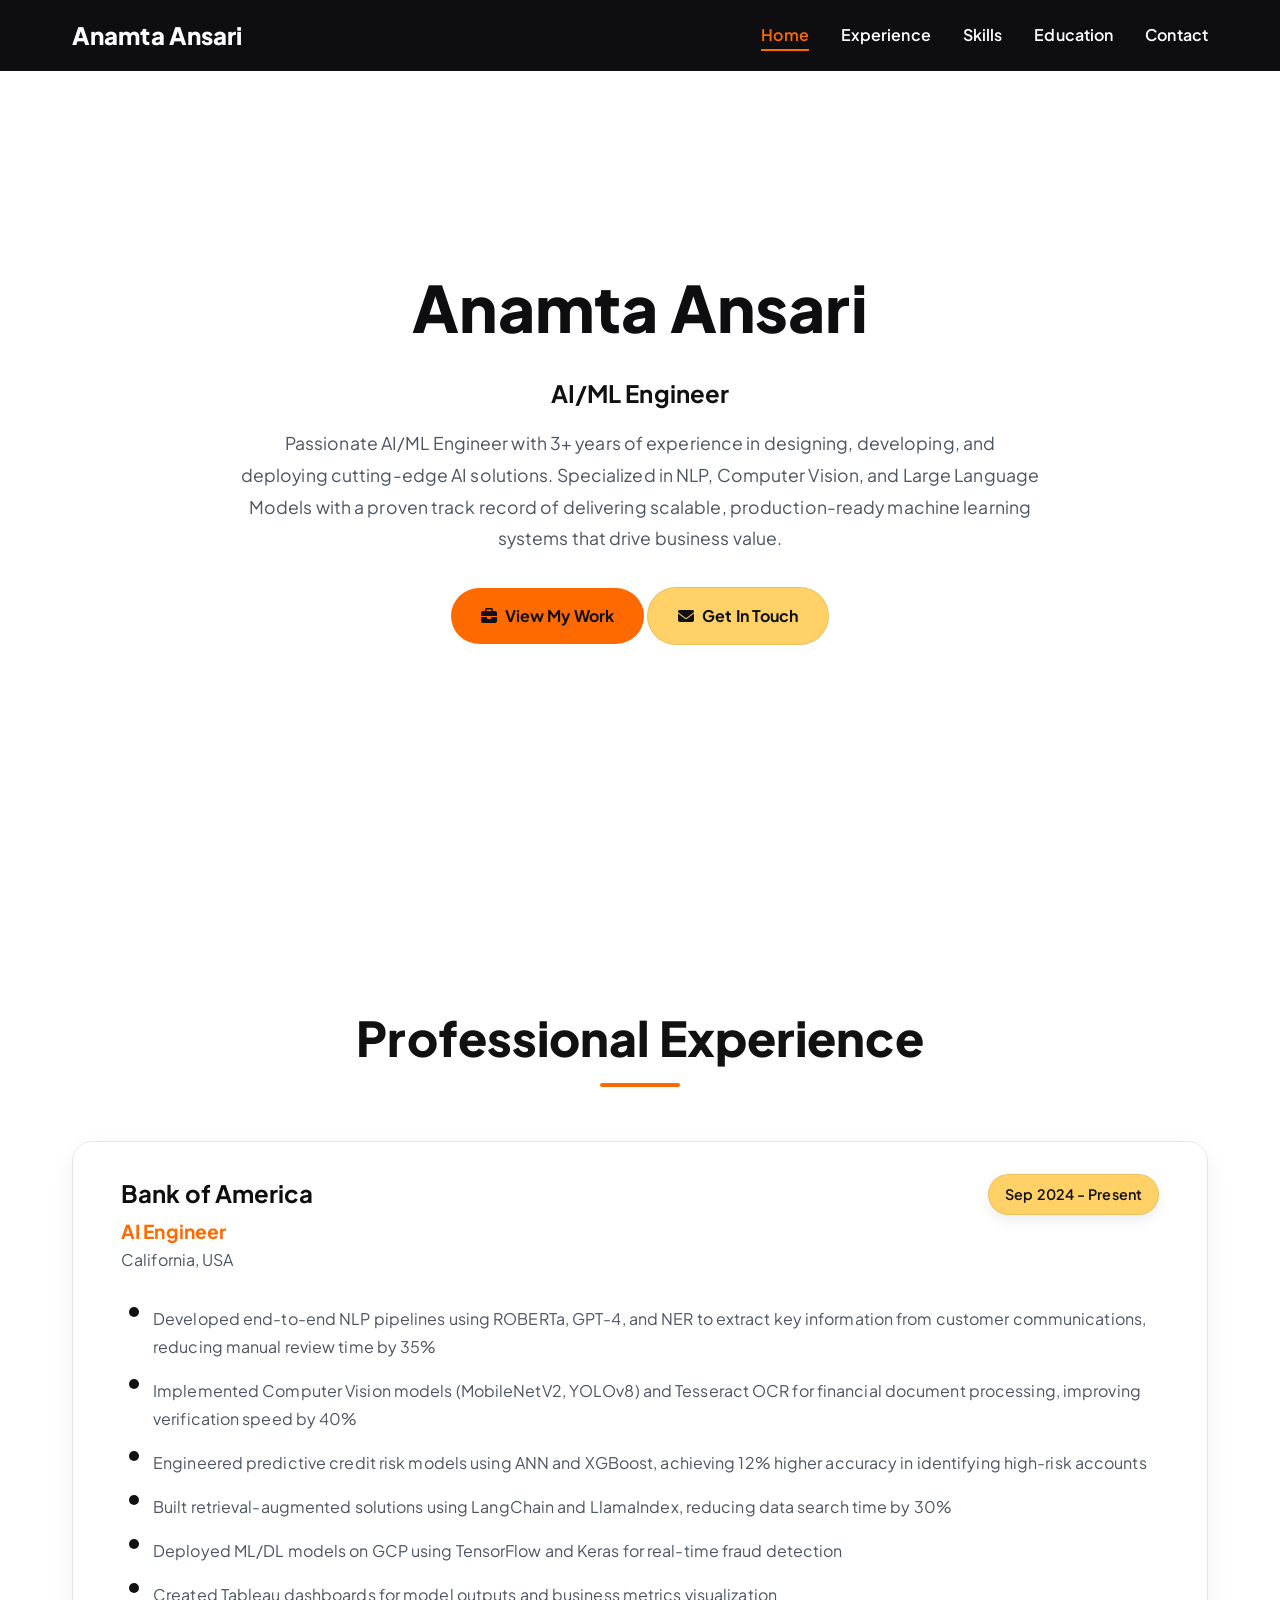
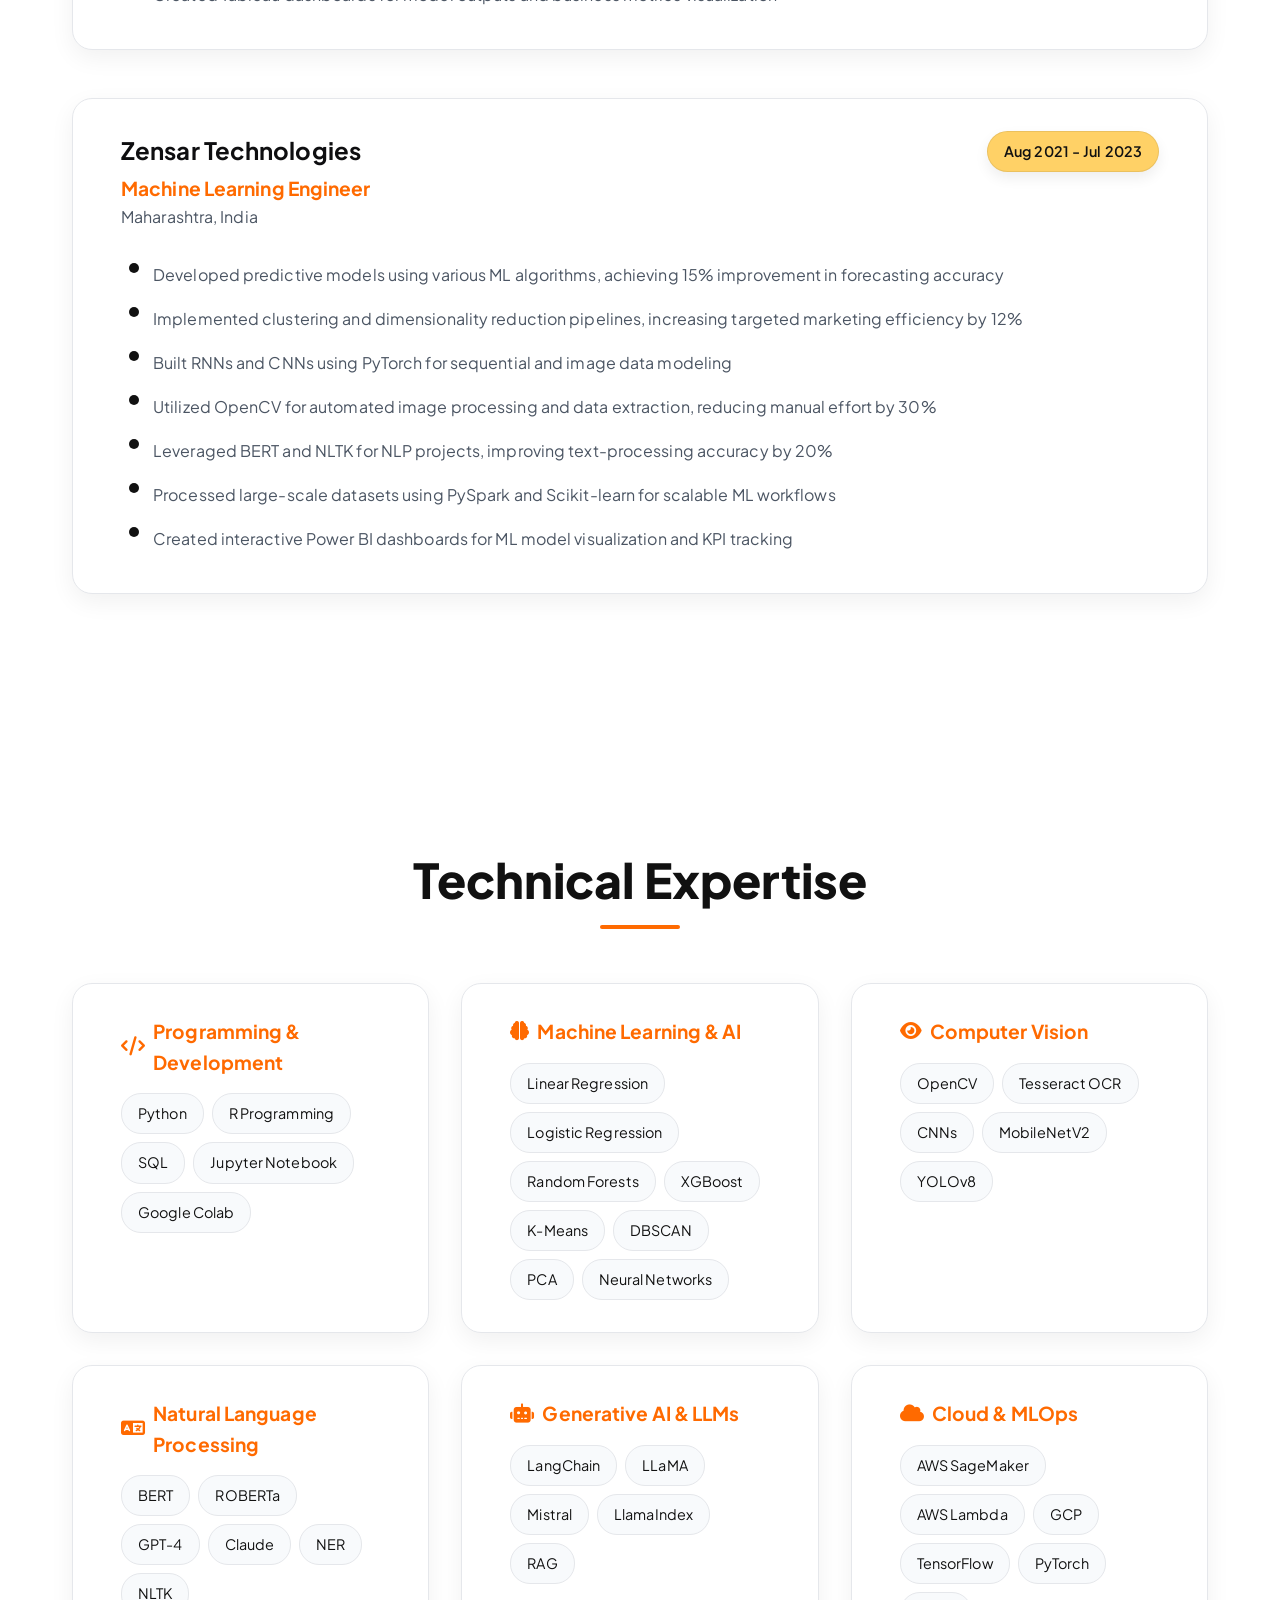
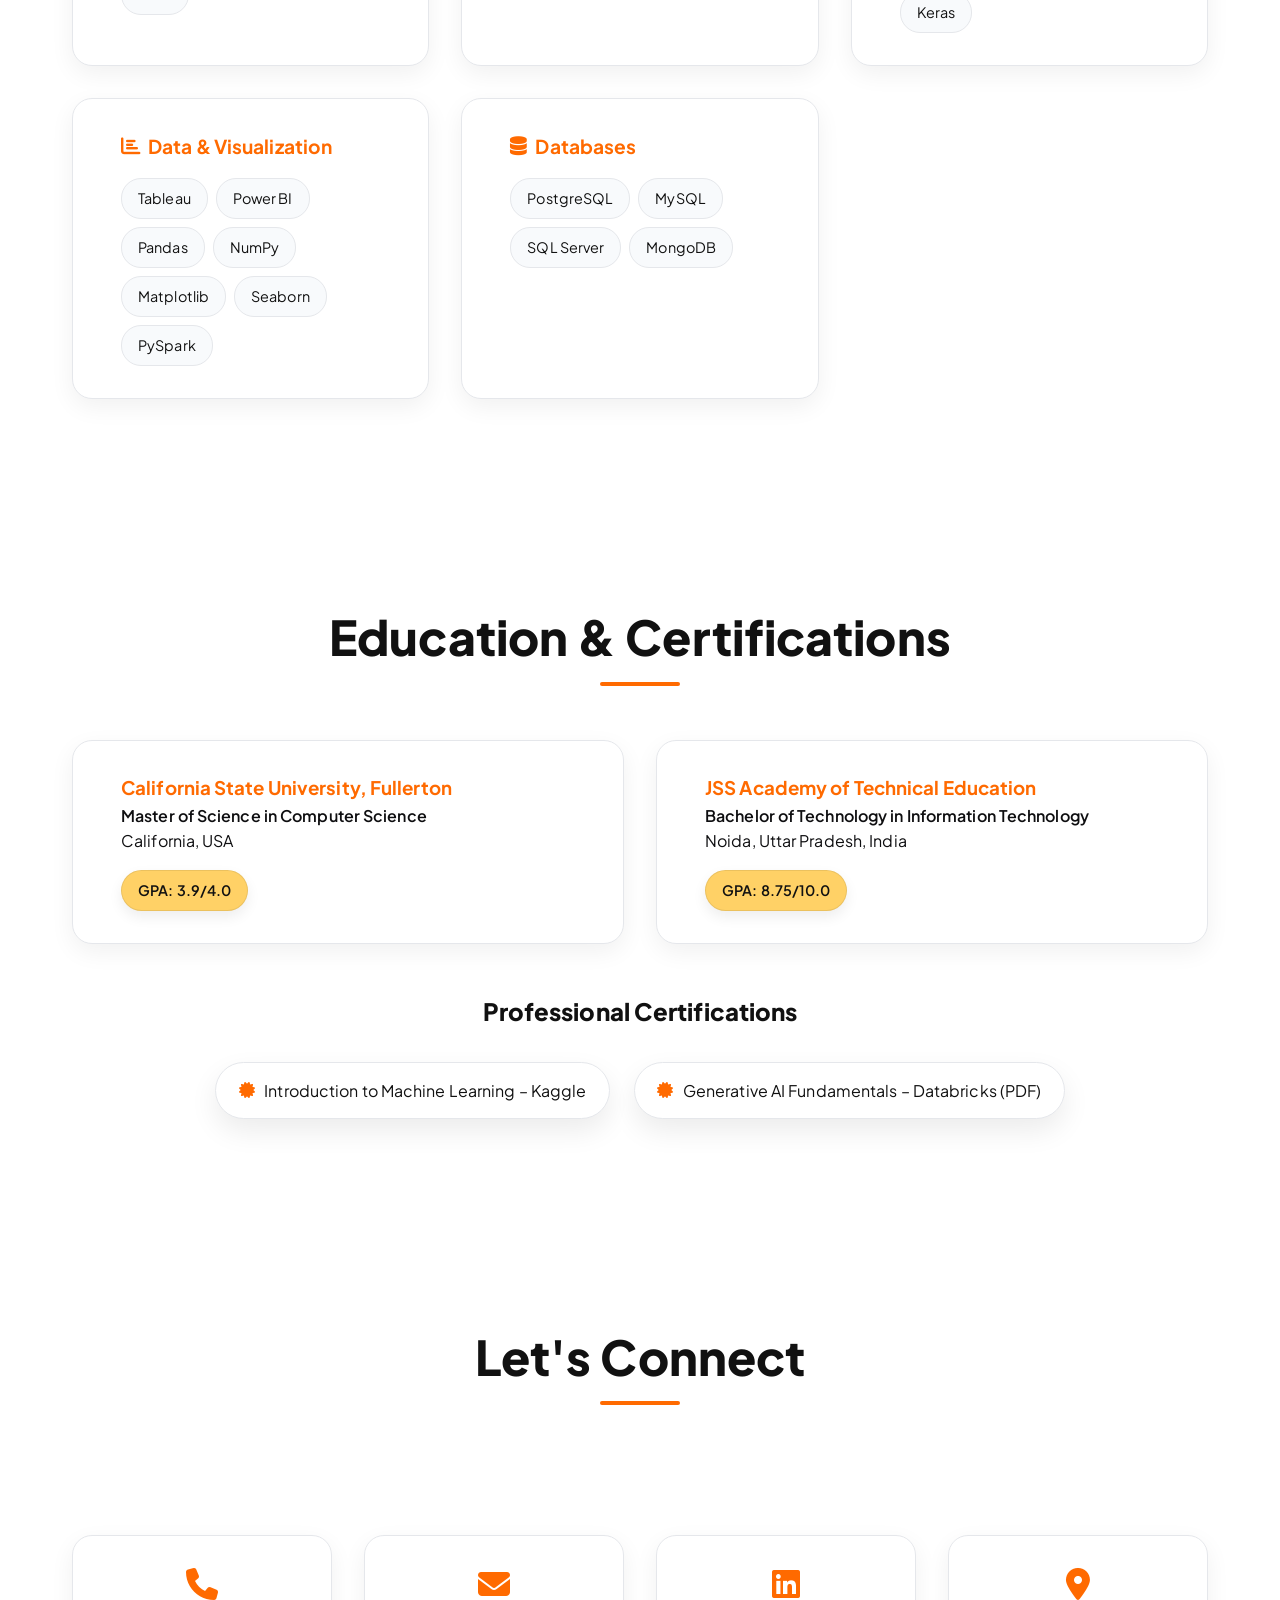
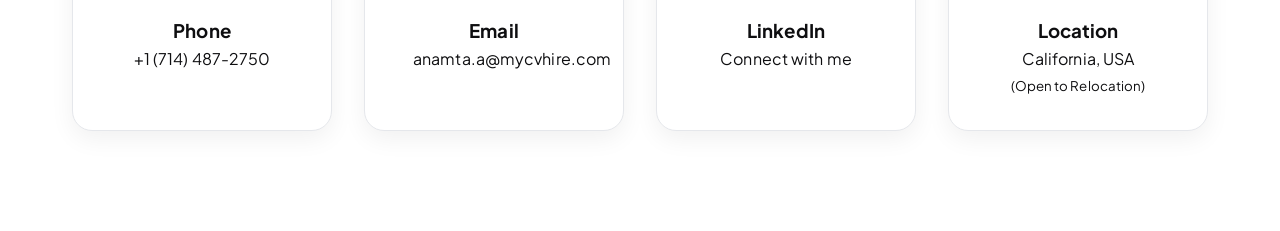
==== commit 05fa910e: "Update index.html" ====
--- a/index.html
+++ b/index.html
@@ -209,7 +209,7 @@
     <section id="home" class="hero">
         <div class="hero-content">
             <h1>Anamta Ansari</h1>
-            <p class="subtitle">AI/ML Engineer & Data Scientist</p>
+            <p class="subtitle">AI/ML Engineer</p>
             <p class="description">
                 Passionate AI/ML Engineer with 3+ years of experience in designing, developing, and deploying cutting-edge AI solutions. 
                 Specialized in NLP, Computer Vision, and Large Language Models with a proven track record of delivering scalable, 
@@ -534,3 +534,4 @@
         });
     });
 </script>
+
